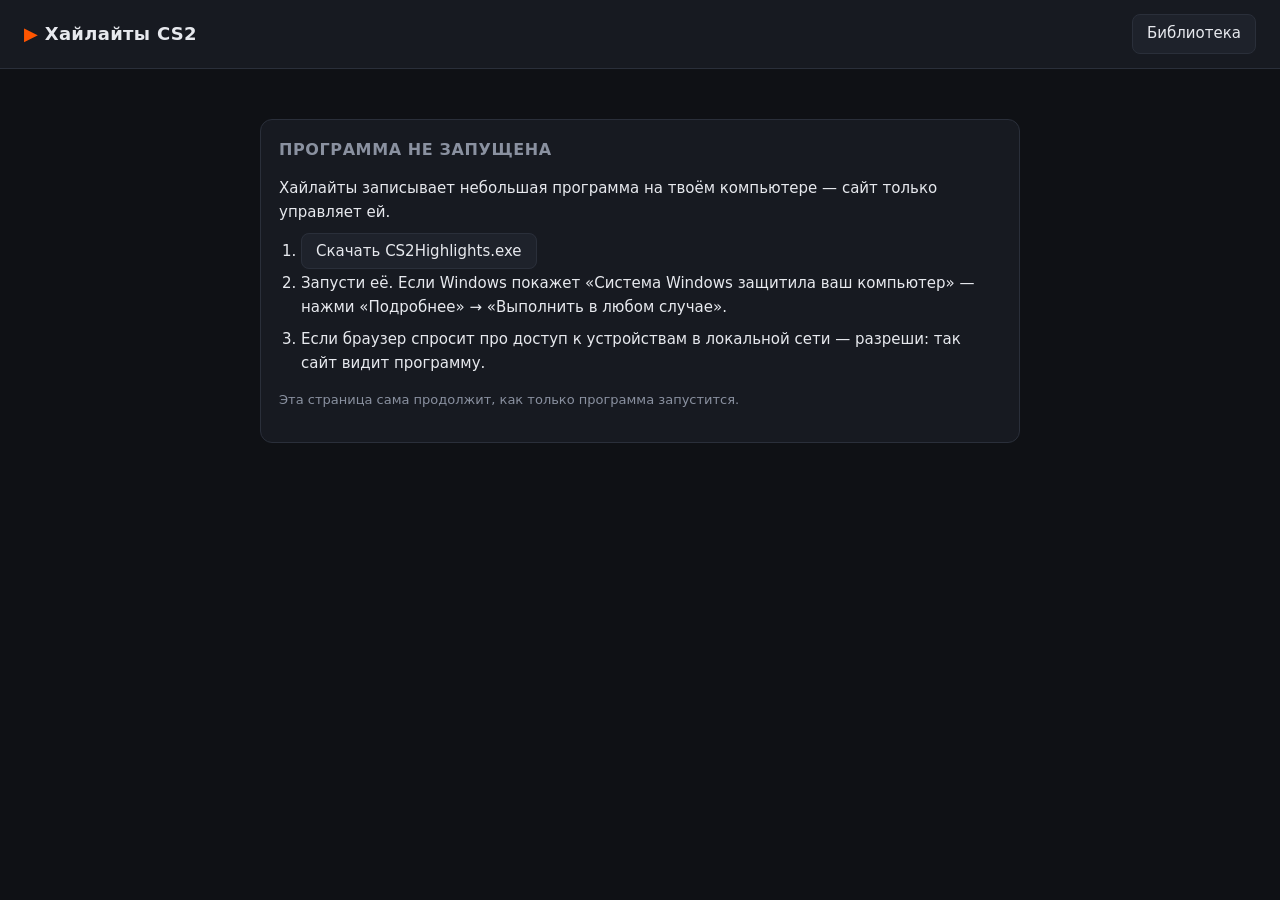
==== docs/index.html @ 6cb6e3fd "Add docs/index.html" ====
<!doctype html>
<html lang="ru">
<head>
<meta charset="utf-8">
<meta name="viewport" content="width=device-width, initial-scale=1">
<title>Хайлайты CS2</title>
<style>
:root{
  --bg:#0f1115;--panel:#171a21;--panel2:#1e222b;--line:#2a2f3a;--text:#e7e9ee;--muted:#8a91a0;
  --accent:#ff5500;--kill:#3ccf6e;--death:#ff4d5e;--cam:#f2b134;
}
*{box-sizing:border-box}
body{margin:0;background:var(--bg);color:var(--text);font:15px/1.45 system-ui,Segoe UI,Roboto,sans-serif}
a{color:inherit}
header{display:flex;align-items:center;gap:16px;padding:14px 24px;border-bottom:1px solid var(--line);background:var(--panel)}
header h1{font-size:18px;margin:0;letter-spacing:.3px}
header h1 span{color:var(--accent)}
header nav{margin-left:auto;display:flex;gap:8px}
main{max-width:1400px;margin:0 auto;padding:20px 24px 60px}
button,.btn{background:var(--panel2);color:var(--text);border:1px solid var(--line);border-radius:8px;padding:8px 14px;font:inherit;cursor:pointer;text-decoration:none}
button:hover,.btn:hover{border-color:#3b4250}
button.primary{background:var(--accent);border-color:var(--accent);color:#fff;font-weight:600}
button:disabled{opacity:.5;cursor:default}
input[type=text]{width:100%;background:var(--bg);color:var(--text);border:1px solid var(--line);border-radius:8px;padding:9px 12px;font:inherit}
h2{font-size:16px;margin:0 0 12px;color:var(--muted);font-weight:600;text-transform:uppercase;letter-spacing:.6px}
.panel{background:var(--panel);border:1px solid var(--line);border-radius:12px;padding:18px}
.grid{display:grid;grid-template-columns:repeat(auto-fill,minmax(260px,1fr));gap:14px}
.card{background:var(--panel);border:1px solid var(--line);border-radius:12px;padding:16px;cursor:pointer;transition:border-color .15s}
.card:hover{border-color:var(--accent)}
.card .map{font-size:13px;color:var(--muted);text-transform:uppercase;letter-spacing:.5px}
.card .who{font-size:19px;font-weight:700;margin:4px 0}
.card .meta{font-size:13px;color:var(--muted)}
.kd b.k{color:var(--kill)} .kd b.d{color:var(--death)}
.cols{display:grid;grid-template-columns:1fr 1fr;gap:16px;margin-bottom:28px}
.list{display:flex;flex-direction:column;gap:6px;max-height:320px;overflow:auto}
.row{display:flex;align-items:center;gap:10px;padding:8px 10px;border-radius:8px;background:var(--panel2);cursor:pointer;border:1px solid transparent}
.row:hover{border-color:var(--line)}
.row.sel{border-color:var(--accent)}
.row .grow{flex:1;min-width:0;overflow:hidden;text-overflow:ellipsis;white-space:nowrap}
.muted{color:var(--muted);font-size:13px}
.team2{border-left:3px solid #d8a13a}.team3{border-left:3px solid #5b8fd8}
.log{font:12px/1.5 Consolas,monospace;background:var(--bg);border-radius:8px;padding:10px;max-height:220px;overflow:auto;white-space:pre-wrap;margin-top:10px}
.bar{height:8px;background:var(--bg);border-radius:4px;overflow:hidden;margin-top:10px}
.bar i{display:block;height:100%;background:var(--accent);width:0;transition:width .3s}
.viewer{display:grid;grid-template-columns:minmax(0,1fr) 340px;gap:16px}
.player{background:#000;border-radius:12px;overflow:hidden;position:relative}
.player video{width:100%;display:block;aspect-ratio:16/9;background:#000}
.badge{position:absolute;top:14px;left:14px;padding:6px 12px;border-radius:6px;font-weight:700;font-size:14px;background:rgba(0,0,0,.65);pointer-events:none}
.badge.kill{color:var(--kill)}.badge.death{color:var(--death)}.badge.cam{color:#111;background:var(--cam)}
.controls{display:flex;flex-wrap:wrap;gap:8px;align-items:center;margin:12px 0}
.controls .seg{display:flex;border:1px solid var(--line);border-radius:8px;overflow:hidden}
.controls .seg button{border:0;border-radius:0}
.controls .seg button.on{background:var(--accent);color:#fff}
.timeline{display:flex;gap:3px;align-items:flex-end;margin:6px 0 18px;overflow-x:auto;padding-bottom:4px}
.rnd{flex:1 0 26px;display:flex;flex-direction:column;align-items:center;gap:3px;cursor:pointer;padding:4px 0;border-radius:6px}
.rnd:hover{background:var(--panel2)}
.rnd.cur{background:var(--panel2);outline:1px solid var(--accent)}
.rnd .n{font-size:11px;color:var(--muted)}
.dot{width:12px;height:12px;border-radius:50%}
.dot.kill{background:var(--kill)}.dot.death{background:var(--death)}
.rnd .empty{width:12px;height:12px;border-radius:50%;border:1px dashed var(--line)}
.clips{max-height:calc(100vh - 160px);overflow:auto;display:flex;flex-direction:column;gap:12px}
.rgroup h3{margin:0 0 6px;font-size:13px;color:var(--muted);font-weight:600}
.clip{display:flex;gap:10px;align-items:center;padding:8px 10px;border-radius:8px;background:var(--panel);border:1px solid var(--line);cursor:pointer;margin-bottom:5px}
.clip:hover{border-color:#3b4250}
.clip.cur{border-color:var(--accent)}
.clip .ic{width:28px;height:28px;border-radius:6px;display:grid;place-items:center;font-weight:800;font-size:13px;flex:none}
.clip.kill .ic{background:rgba(60,207,110,.15);color:var(--kill)}
.clip.death .ic{background:rgba(255,77,94,.15);color:var(--death)}
.clip .t{font-weight:600;font-size:14px}
.clip .s{font-size:12px;color:var(--muted)}
.tag{display:inline-block;font-size:11px;padding:1px 6px;border-radius:4px;background:var(--panel2);color:var(--muted);margin-left:4px}
.empty-state{color:var(--muted);padding:30px;text-align:center}
.hero{max-width:760px;margin:30px auto}
.hero p,.hero li{line-height:1.6}
.hero ol,.hero ul{padding-left:22px}
.hero li{margin:8px 0}
.hero code{background:var(--bg);padding:1px 6px;border-radius:4px;font-size:13px;word-break:break-all}
@media (max-width:900px){.cols,.viewer{grid-template-columns:1fr}.clips{max-height:none}main{padding:16px}}
</style>
</head>
<body>
<header>
  <h1><span>▶</span> Хайлайты CS2</h1>
  <nav><a class="btn" href="#/">Библиотека</a></nav>
</header>
<main id="app"></main>

<script>
const $ = (s, el = document) => el.querySelector(s);
const esc = s => String(s ?? "").replace(/[&<>"]/g, c => ({"&":"&amp;","<":"&lt;",">":"&gt;",'"':"&quot;"}[c]));
// On GitHub Pages the page talks to the helper program on this PC; locally it is the same origin.
const API = location.protocol === "https:" ? "http://127.0.0.1:8765" : "";
const RELEASES = "https://github.com/evgenstepanov998-afk/cs2-highlights/releases/latest";
const lib = p => `${API}/library/${p}`;
const api = async (url, body) => {
  const r = await fetch(API + url, body ? {method: "POST", headers: {"Content-Type": "application/json"}, body: JSON.stringify(body)} : {});
  const j = await r.json();
  if (!r.ok) throw new Error(j.error || r.statusText);
  return j;
};
const W = w => (w || "").replace(/^weapon_/, "").replace("usp_silencer", "USP-S").replace("m4a1_silencer", "M4A1-S").toUpperCase();
const mapName = m => (m || "").replace(/^de_/, "").replace(/^\w/, c => c.toUpperCase());
// "2026-11-04 10:38" -> "04.11.2026, 10:38"
const niceDate = s => { const m = (s || "").match(/^(\d{4})-(\d\d)-(\d\d) (\d\d:\d\d)/); return m ? `${m[3]}.${m[2]}.${m[1]}, ${m[4]}` : s; };

let pollTimer = null, bootTimer = null, ready = false;
window.addEventListener("hashchange", () => ready && route());
boot();
// keeps the helper alive while this tab is open; it quits ~2 min after the tab is closed
setInterval(() => { if (ready) fetch(API + "/api/ping").catch(() => { ready = false; boot(); }); }, 20000);

function route() {
  const m = location.hash.match(/^#\/d\/(.+)$/);
  if (m) showDemo(decodeURIComponent(m[1])); else showHome();
}

/* ---------- program not running / first-run setup ---------- */
async function boot() {
  clearTimeout(bootTimer);
  let st;
  try { await api("/api/ping"); st = await api("/api/setup"); }
  catch { showOffline(); bootTimer = setTimeout(boot, 3000); return; }
  if (!st.ready) { showSetup(st); if (st.running || st.accepted) bootTimer = setTimeout(boot, 1000); return; }
  ready = true;
  route();
}

function showOffline() {
  $("#app").innerHTML = `
    <section class="panel hero">
      <h2>Программа не запущена</h2>
      <p>Хайлайты записывает небольшая программа на твоём компьютере — сайт только управляет ей.</p>
      <ol>
        <li><a class="btn primary" href="${RELEASES}" target="_blank" rel="noopener">Скачать CS2Highlights.exe</a></li>
        <li>Запусти её. Если Windows покажет «Система Windows защитила ваш компьютер» — нажми «Подробнее» → «Выполнить в любом случае».</li>
        <li>Если браузер спросит про доступ к устройствам в локальной сети — разреши: так сайт видит программу.</li>
      </ol>
      <p class="muted">Эта страница сама продолжит, как только программа запустится.</p>
    </section>`;
}

function showSetup(st) {
  if (st.running || (st.accepted && !st.error)) {
    $("#app").innerHTML = `
      <section class="panel hero">
        <h2>Устанавливаю инструменты</h2>
        <p>${esc(st.step || "Начинаю…")}</p>
        <div class="bar"><i style="width:${Math.round((st.progress || 0) * 100)}%"></i></div>
        <p class="muted">Это нужно один раз. ~130 МБ.</p>
      </section>`;
    return;
  }
  $("#app").innerHTML = `
    <section class="panel hero">
      <h2>Перед началом</h2>
      ${st.error ? `<p style="color:var(--death)">${esc(st.error)}</p>` : ""}
      ${st.cs2_found ? "" : `<p style="color:var(--death)">Не нашёл CS2 в библиотеках Steam. Установи игру и перезапусти программу.</p>`}
      <p>Чтобы записывать хайлайты, программа:</p>
      <ul>
        <li>скачает <b>HLAE</b> (открытый инструмент записи демок, advancedfx.org) и <b>ffmpeg</b> (~130 МБ) в папку программы;</li>
        <li>на время записи запустит CS2 <b>в фоне</b> через HLAE в режиме <b>без VAC</b> (<code>-insecure</code>) — только для проигрывания демки, на сервера из неё не заходит;</li>
        <li>на время записи поставит в CS2 <b>минимальную графику</b> и вернёт твои настройки сразу после;</li>
        <li>спрячет окно CS2 и выключит её звук в микшере Windows, а в конце покажет уведомление;</li>
        <li>сохранит клипы в <code>${esc(st.data_dir)}</code>. Ничего никуда не загружается;</li>
        <li>сама выключится через 2 минуты после того, как закроешь этот сайт. В автозагрузку не ставится.</li>
      </ul>
      <p><b>Пока идёт запись — не запускай CS2 и не закрывай Steam.</b></p>
      <label style="display:flex;gap:8px;align-items:center;margin:14px 0"><input type="checkbox" id="agree"> Понимаю и согласен</label>
      <button class="primary" id="accept" disabled>Установить и начать</button>
    </section>`;
  $("#agree").onchange = e => $("#accept").disabled = !e.target.checked || !st.cs2_found;
  $("#accept").onclick = async () => { await api("/api/setup/accept", {}); boot(); };
}

/* ---------- library + new recording ---------- */
async function showHome() {
  const app = $("#app");
  app.innerHTML = `
    <div class="cols">
      <section class="panel">
        <h2>1. Демка</h2>
        <input type="text" id="path" placeholder="Путь к .dem или .dem.gz (можно вставить из проводника)">
        <div style="margin:10px 0 6px" class="muted">Найдено в replays и Загрузках:</div>
        <div class="list" id="demos"><div class="muted">Ищу…</div></div>
        <div style="margin-top:12px"><button id="analyze">Открыть демку</button></div>
      </section>
      <section class="panel">
        <h2>2. Игрок</h2>
        <div id="players" class="list"><div class="muted">Сначала выбери демку.</div></div>
        <div style="margin-top:12px;display:flex;gap:10px;align-items:center">
          <button class="primary" id="record" disabled>Записать хайлайты</button>
          <span class="muted" id="est"></span>
        </div>
        <div id="job"></div>
      </section>
    </div>
    <h2>Записанные демки</h2>
    <div class="grid" id="lib"></div>`;

  let chosen = null, demoPath = null;
  $("#analyze").onclick = analyze;
  $("#record").onclick = async () => {
    try { await api("/api/record", {path: demoPath, steamid: chosen}); pollJob(); }
    catch (e) { alert(e.message); }
  };

  api("/api/demos").then(list => {
    $("#demos").innerHTML = list.length ? list.map(d => `
      <div class="row" data-p="${esc(d.path)}" title="${esc(d.name)}">
        <span class="grow"><b>${esc(niceDate(d.modified))}</b> · ${esc(d.map ? mapName(d.map) : "карта ?")}</span>
        <span class="muted">${d.size_mb} МБ</span>
      </div>`).join("")
      : `<div class="muted">Ничего не нашёл — вставь путь вручную.</div>`;
    $("#demos").querySelectorAll(".row").forEach(r => r.onclick = () => { $("#path").value = r.dataset.p; analyze(); });
  });

  async function analyze() {
    const p = $("#path").value.trim().replace(/^"|"$/g, "");
    if (!p) return;
    $("#players").innerHTML = `<div class="muted">Читаю демку…</div>`;
    try {
      const info = await api("/api/analyze", {path: p});
      demoPath = info.path;
      $("#players").innerHTML = `<div class="muted">${esc(mapName(info.map))}, ${info.rounds} раундов</div>` + info.players.map(pl => `
        <div class="row team${pl.team}" data-s="${pl.steamid}" data-v="${pl.video_seconds}">
          <span class="grow"><b>${esc(pl.name)}</b></span>
          <span class="kd"><b class="k">${pl.kills}</b> / <b class="d">${pl.deaths}</b></span>
        </div>`).join("");
      $("#players").querySelectorAll(".row[data-s]").forEach(r => r.onclick = () => {
        $("#players").querySelectorAll(".row").forEach(x => x.classList.remove("sel"));
        r.classList.add("sel"); chosen = r.dataset.s;
        $("#record").disabled = false;
        $("#est").textContent = `≈ ${Math.round(r.dataset.v / 60 * 10) / 10} мин видео`;
      });
    } catch (e) { $("#players").innerHTML = `<div class="muted">Ошибка: ${esc(e.message)}</div>`; }
  }

  try {
    const items = await (await fetch(lib("index.json"), {cache: "no-store"})).json();
    $("#lib").innerHTML = items.map(d => `
      <div class="card" onclick="location.hash='#/d/${encodeURIComponent(d.key)}'">
        <div class="map">${esc(mapName(d.map))} · ${esc(d.recorded)}</div>
        <div class="who">${esc(d.player.name)}</div>
        <div class="meta kd"><b class="k">${d.player.kills}</b> убийств · <b class="d">${d.player.deaths}</b> смертей · ${d.clips} клипов</div>
        ${d.status === "recording" ? `<div class="meta" style="color:var(--accent)">● идёт запись — можно смотреть готовые</div>` : ""}
        <div class="meta">${esc(d.demo)}</div>
      </div>`).join("");
  } catch { $("#lib").innerHTML = `<div class="empty-state">Пока пусто — запиши первую демку.</div>`; }

  pollJob();
}

async function pollJob() {
  clearTimeout(pollTimer);
  const box = $("#job");
  if (!box) return;
  const j = await api("/api/job");
  if (!j.log.length && !j.running) return;
  const pct = j.total ? Math.round(j.done / j.total * 100) : 0;
  box.innerHTML = `<div class="bar"><i style="width:${j.running ? pct : 100}%"></i></div>
    <div class="muted" style="margin-top:6px">${j.running ? `Записываю: ${j.done} / ${j.total || "…"}` : j.error ? "Остановлено с ошибкой" : "Готово"}</div>
    <div class="log">${esc(j.log.join("\n"))}</div>
    ${j.result ? `<div style="margin-top:10px"><a class="btn" href="#/d/${encodeURIComponent(j.result)}">Смотреть клипы →</a></div>` : ""}`;
  const log = box.querySelector(".log"); log.scrollTop = log.scrollHeight;
  $("#record").disabled = j.running;
  if (j.running) pollTimer = setTimeout(pollJob, 1000);
}

/* ---------- demo viewer ---------- */
async function showDemo(key) {
  clearTimeout(pollTimer);
  const app = $("#app");
  let meta;
  try { meta = await (await fetch(lib(`${key}/meta.json`), {cache: "no-store"})).json(); }
  catch { app.innerHTML = `<div class="empty-state">Не нашёл эту запись.</div>`; return; }

  const me = meta.player;
  let clips = meta.clips.filter(c => c.file);
  let filter = "all", cur = null, stopAt = null, autoplay = true;

  app.innerHTML = `
    <div style="display:flex;align-items:baseline;gap:14px;flex-wrap:wrap;margin-bottom:10px">
      <div style="font-size:22px;font-weight:700">${esc(me.name)}</div>
      <div class="muted">${esc(mapName(meta.map))} · ${meta.rounds.length} раундов · ${esc(meta.recorded)} · <span id="status"></span></div>
      <div class="kd" style="margin-left:auto"><b class="k">${me.kills}</b> / <b class="d">${me.deaths}</b></div>
    </div>
    <div class="timeline" id="tl"></div>
    <div class="viewer">
      <div>
        <div class="player"><video id="v" controls playsinline></video><div class="badge" id="badge" hidden></div></div>
        <div class="controls">
          <div class="seg" id="flt">
            <button data-f="all" class="on">Всё</button><button data-f="kill">Убийства</button><button data-f="death">Смерти</button>
          </div>
          <button id="prev">⏮ Пред.</button><button id="next">След. ⏭</button>
          <a class="btn" id="dl" href="#">⬇ Скачать клип</a>
          <button id="folder" title="Открыть папку с клипами в проводнике">📁 Папка</button>
          <label class="muted" style="display:flex;gap:6px;align-items:center"><input type="checkbox" id="auto" checked> подряд</label>
          <span class="muted" id="info" style="margin-left:auto"></span>
        </div>
      </div>
      <div class="clips" id="clips"></div>
    </div>`;

  const v = $("#v"), badge = $("#badge");
  const visible = () => clips.filter(c => filter === "all" ? !c.inside_death : c.kind === filter);

  function title(c) {
    const e = c.events;
    if (c.kind === "kill") {
      const n = e.length;
      return (n > 1 ? `${n}K: ` : "") + e.map(x => esc(x.victim_name)).join(", ");
    }
    return `убил ${esc(e[0].attacker_name || "мир")}`;
  }
  function sub(c) {
    return c.events.map(x => W(x.weapon) + (x.headshot ? " · HS" : "") + (x.wallbang ? " · прострел" : "") + (x.thrusmoke ? " · через смок" : "") + (x.noscope ? " · noscope" : "")).join(" | ")
      + (c.kind === "death" && c.segments.length > 1 ? `<span class="tag">+ взгляд убийцы</span>` : "");
  }

  function renderTimeline() {
    $("#tl").innerHTML = meta.rounds.map(r => {
      const rc = clips.filter(c => c.round === r.number);
      const dots = rc.filter(c => c.kind === "kill").flatMap(c => c.events).map(() => `<span class="dot kill"></span>`).join("")
        + rc.filter(c => c.kind === "death").map(() => `<span class="dot death"></span>`).join("");
      return `<div class="rnd ${cur && cur.round === r.number ? "cur" : ""}" data-r="${r.number}" title="Раунд ${r.number}">${dots || `<span class="empty"></span>`}<span class="n">${r.number}</span></div>`;
    }).join("");
    $("#tl").querySelectorAll(".rnd").forEach(el => el.onclick = () => {
      const c = visible().find(c => c.round === +el.dataset.r) || clips.find(c => c.round === +el.dataset.r);
      if (c) play(c);
    });
  }

  function renderList() {
    const list = visible();
    const rounds = [...new Set(list.map(c => c.round))];
    $("#clips").innerHTML = rounds.length ? rounds.map(r => `
      <div class="rgroup"><h3>Раунд ${r}</h3>${list.filter(c => c.round === r).map(c => `
        <div class="clip ${c.kind} ${cur === c ? "cur" : ""}" data-id="${c.id}">
          <div class="ic">${c.kind === "kill" ? (c.events.length > 1 ? c.events.length + "K" : "K") : "✕"}</div>
          <div style="min-width:0"><div class="t">${title(c)}</div><div class="s">${sub(c)}</div></div>
        </div>`).join("")}</div>`).join("")
      : `<div class="empty-state">Нет клипов</div>`;
    $("#clips").querySelectorAll(".clip").forEach(el => el.onclick = () => play(clips.find(c => c.id === el.dataset.id)));
    const curEl = $("#clips .clip.cur");
    if (curEl) curEl.scrollIntoView({block: "nearest"});
  }

  function play(c) {
    cur = c;
    const src = lib(`${key}/${c.file}`);
    const start = c.offset || 0;
    stopAt = c.inside_death ? start + 4 : null;
    $("#dl").href = src + "?download=1";
    if (!v.src.endsWith(src)) { v.src = src; v.addEventListener("loadedmetadata", () => { v.currentTime = start; v.play(); }, {once: true}); }
    else { v.currentTime = start; v.play(); }
    $("#info").textContent = `Раунд ${c.round}`;
    renderTimeline(); renderList();
  }

  function step(d) {
    const list = visible();
    const i = list.indexOf(cur);
    const n = list[i + d];
    if (n) play(n);
  }

  v.addEventListener("timeupdate", () => {
    if (!cur) return;
    if (stopAt && v.currentTime >= stopAt) { stopAt = null; v.pause(); if (autoplay) step(1); return; }
    const offs = cur.part_offsets || [0];
    if (cur.kind === "death" && !cur.inside_death && offs.length > 1 && v.currentTime >= offs[1]) {
      badge.hidden = false; badge.className = "badge cam"; badge.textContent = `Взгляд убийцы: ${cur.segments[1].pov_name}`;
    } else {
      badge.hidden = false; badge.className = `badge ${cur.kind}`;
      badge.textContent = cur.kind === "kill" ? `Раунд ${cur.round} · убийство` : `Раунд ${cur.round} · смерть`;
    }
  });
  v.addEventListener("ended", () => { if (autoplay) step(1); });
  $("#folder").onclick = () => api("/api/open-folder", {key}).catch(e => alert(e.message));
  $("#prev").onclick = () => step(-1);
  $("#next").onclick = () => step(1);
  $("#auto").onchange = e => autoplay = e.target.checked;
  $("#flt").querySelectorAll("button").forEach(b => b.onclick = () => {
    filter = b.dataset.f;
    $("#flt").querySelectorAll("button").forEach(x => x.classList.toggle("on", x === b));
    renderList();
    const first = visible()[0]; if (first) play(first);
  });

  function renderStatus() {
    const all = meta.clips.filter(c => !c.inside_death).length;
    const ready = meta.clips.filter(c => c.file && !c.inside_death).length;
    $("#status").textContent = meta.status === "recording"
      ? `идёт запись: готово ${ready} из ${all} клипов…`
      : `записано за ${Math.round(meta.took_seconds / 6) / 10} мин`;
  }

  // While recording, new clips appear every few seconds — merge them in without touching playback.
  async function refresh() {
    if (location.hash !== `#/d/${encodeURIComponent(key)}` && location.hash !== `#/d/${key}`) return;
    try { meta = await (await fetch(lib(`${key}/meta.json`), {cache: "no-store"})).json(); } catch { }
    const curId = cur && cur.id;
    clips = meta.clips.filter(c => c.file);
    cur = clips.find(c => c.id === curId) || cur;
    renderStatus(); renderTimeline(); renderList();
    if (!cur && visible()[0]) { cur = visible()[0]; v.src = lib(`${key}/${cur.file}`); $("#dl").href = v.src + "?download=1"; renderList(); }
    if (meta.status === "recording") pollTimer = setTimeout(refresh, 3000);
  }

  renderStatus(); renderTimeline(); renderList();
  if (visible()[0]) { cur = visible()[0]; v.src = lib(`${key}/${cur.file}`); $("#dl").href = v.src + "?download=1"; renderList(); renderTimeline(); }
  if (meta.status === "recording") pollTimer = setTimeout(refresh, 3000);
}
</script>
</body>
</html>
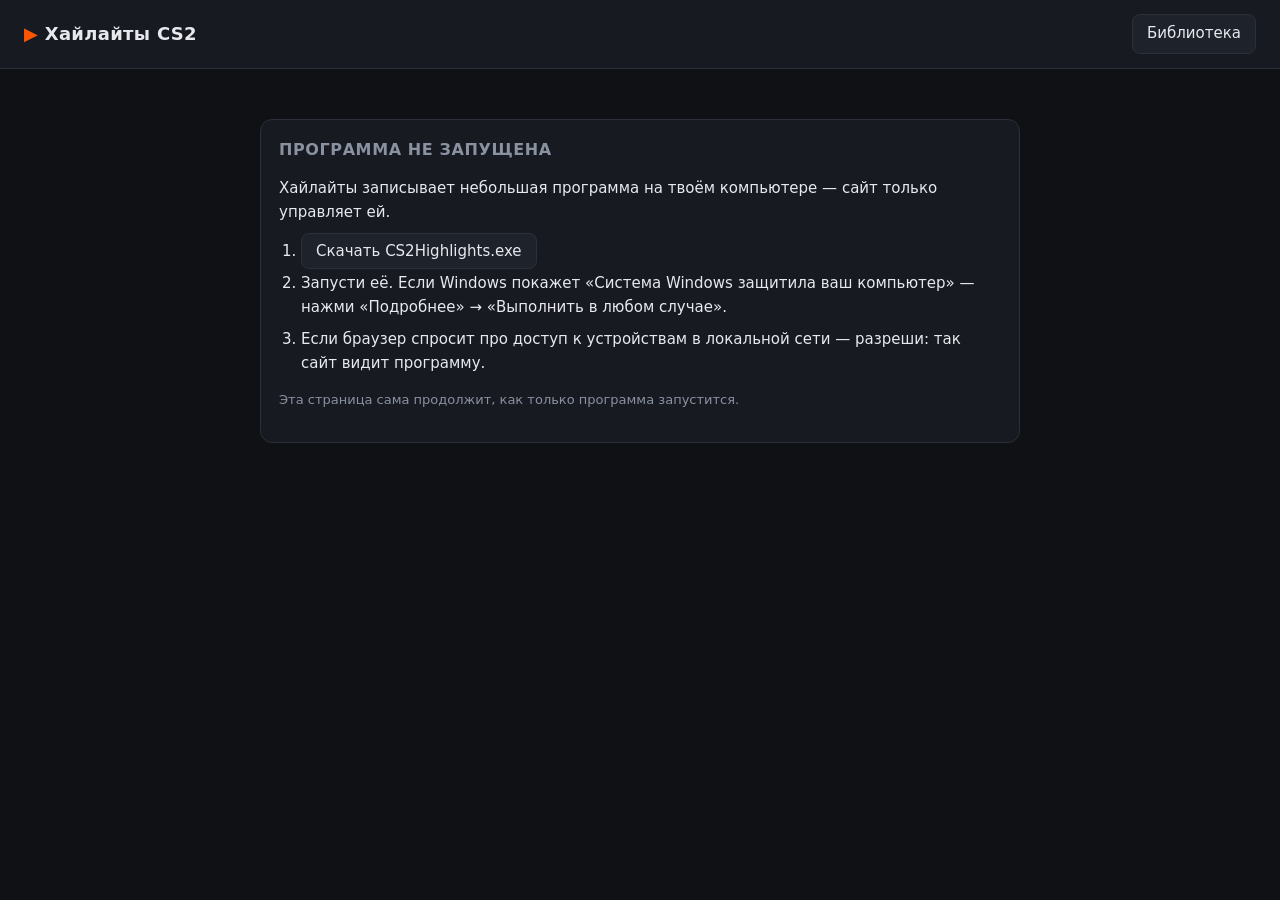
==== commit bc719833: "Site: restart setup when tools are missing after terms were accepted" ====
--- a/docs/index.html
+++ b/docs/index.html
@@ -121,7 +121,13 @@
   let st;
   try { await api("/api/ping"); st = await api("/api/setup"); }
   catch { showOffline(); bootTimer = setTimeout(boot, 3000); return; }
-  if (!st.ready) { showSetup(st); if (st.running || st.accepted) bootTimer = setTimeout(boot, 1000); return; }
+  if (!st.ready) {
+    // terms were accepted earlier but tools are gone (deleted, other PC user…) — just install again
+    if (st.accepted && !st.running && !st.error) { try { st = await api("/api/setup/accept", {}); } catch { } }
+    showSetup(st);
+    if (st.running || st.accepted) bootTimer = setTimeout(boot, 1000);
+    return;
+  }
   ready = true;
   route();
 }
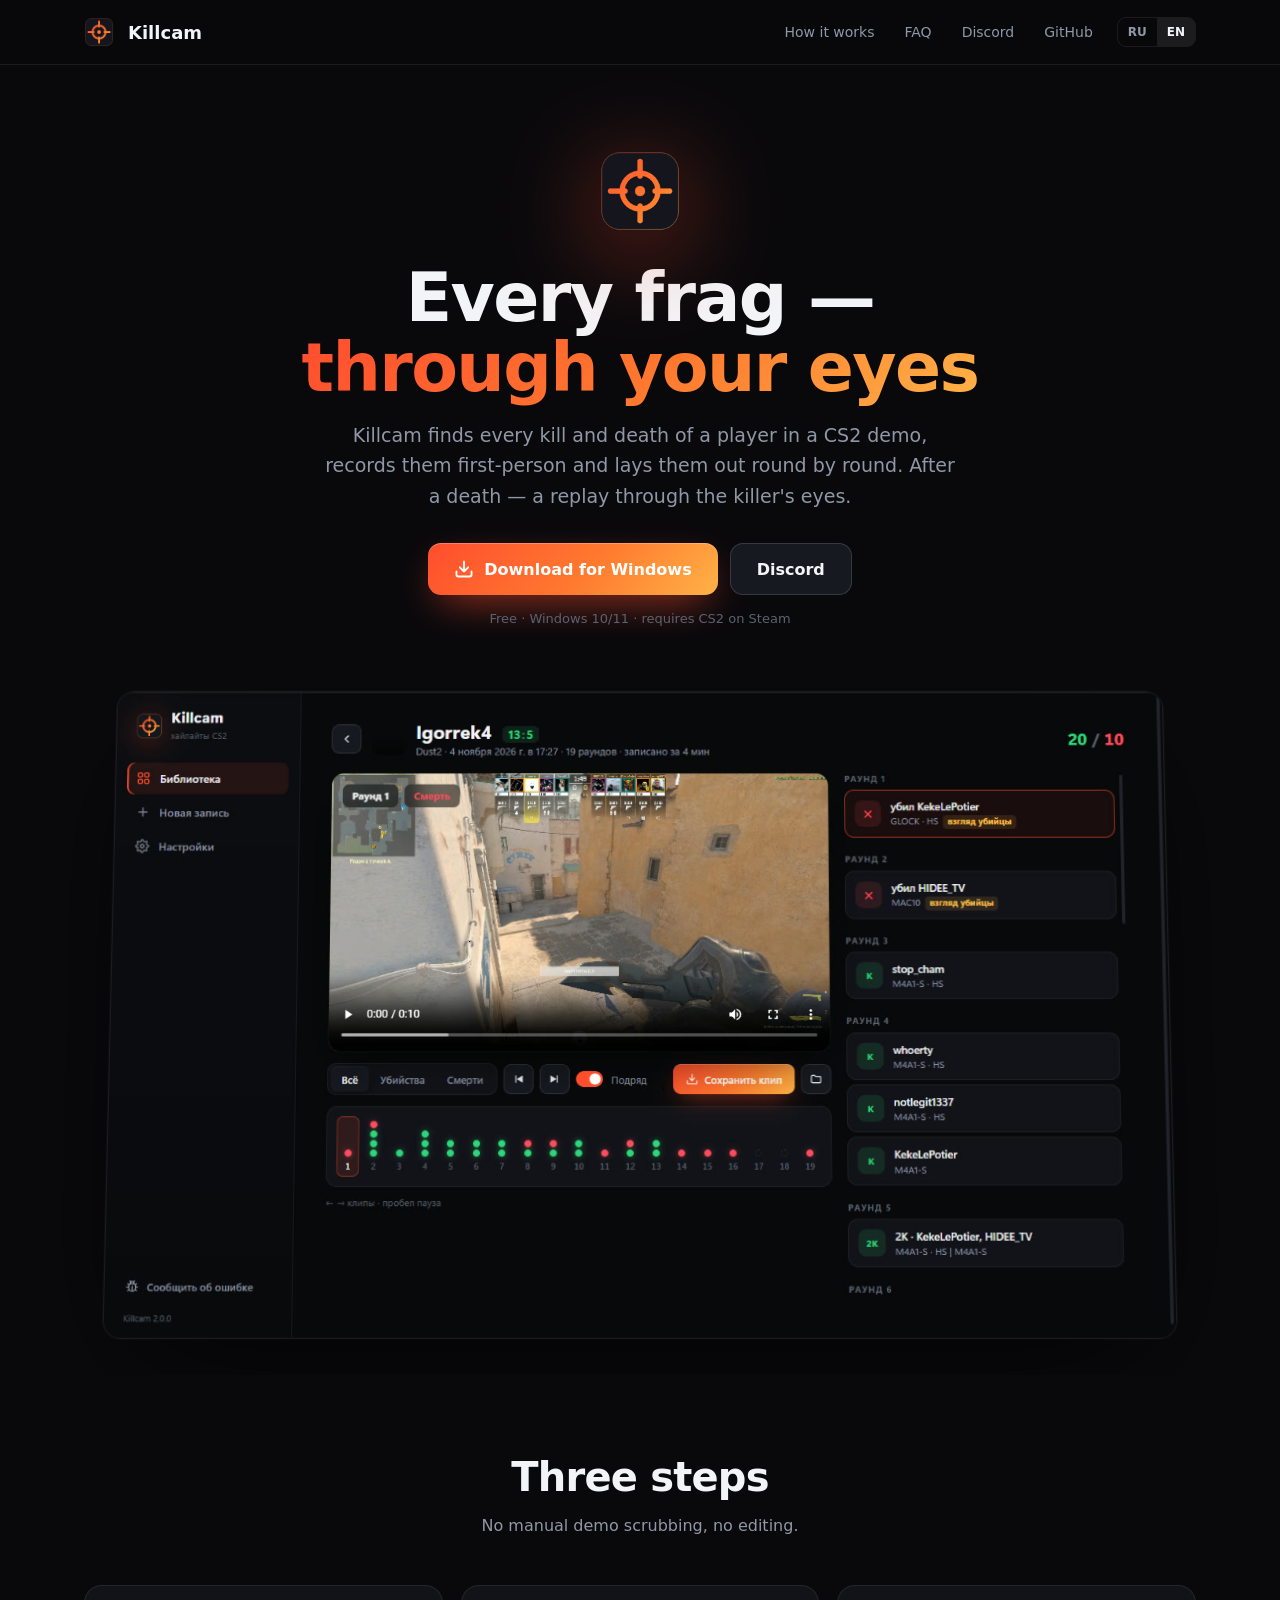
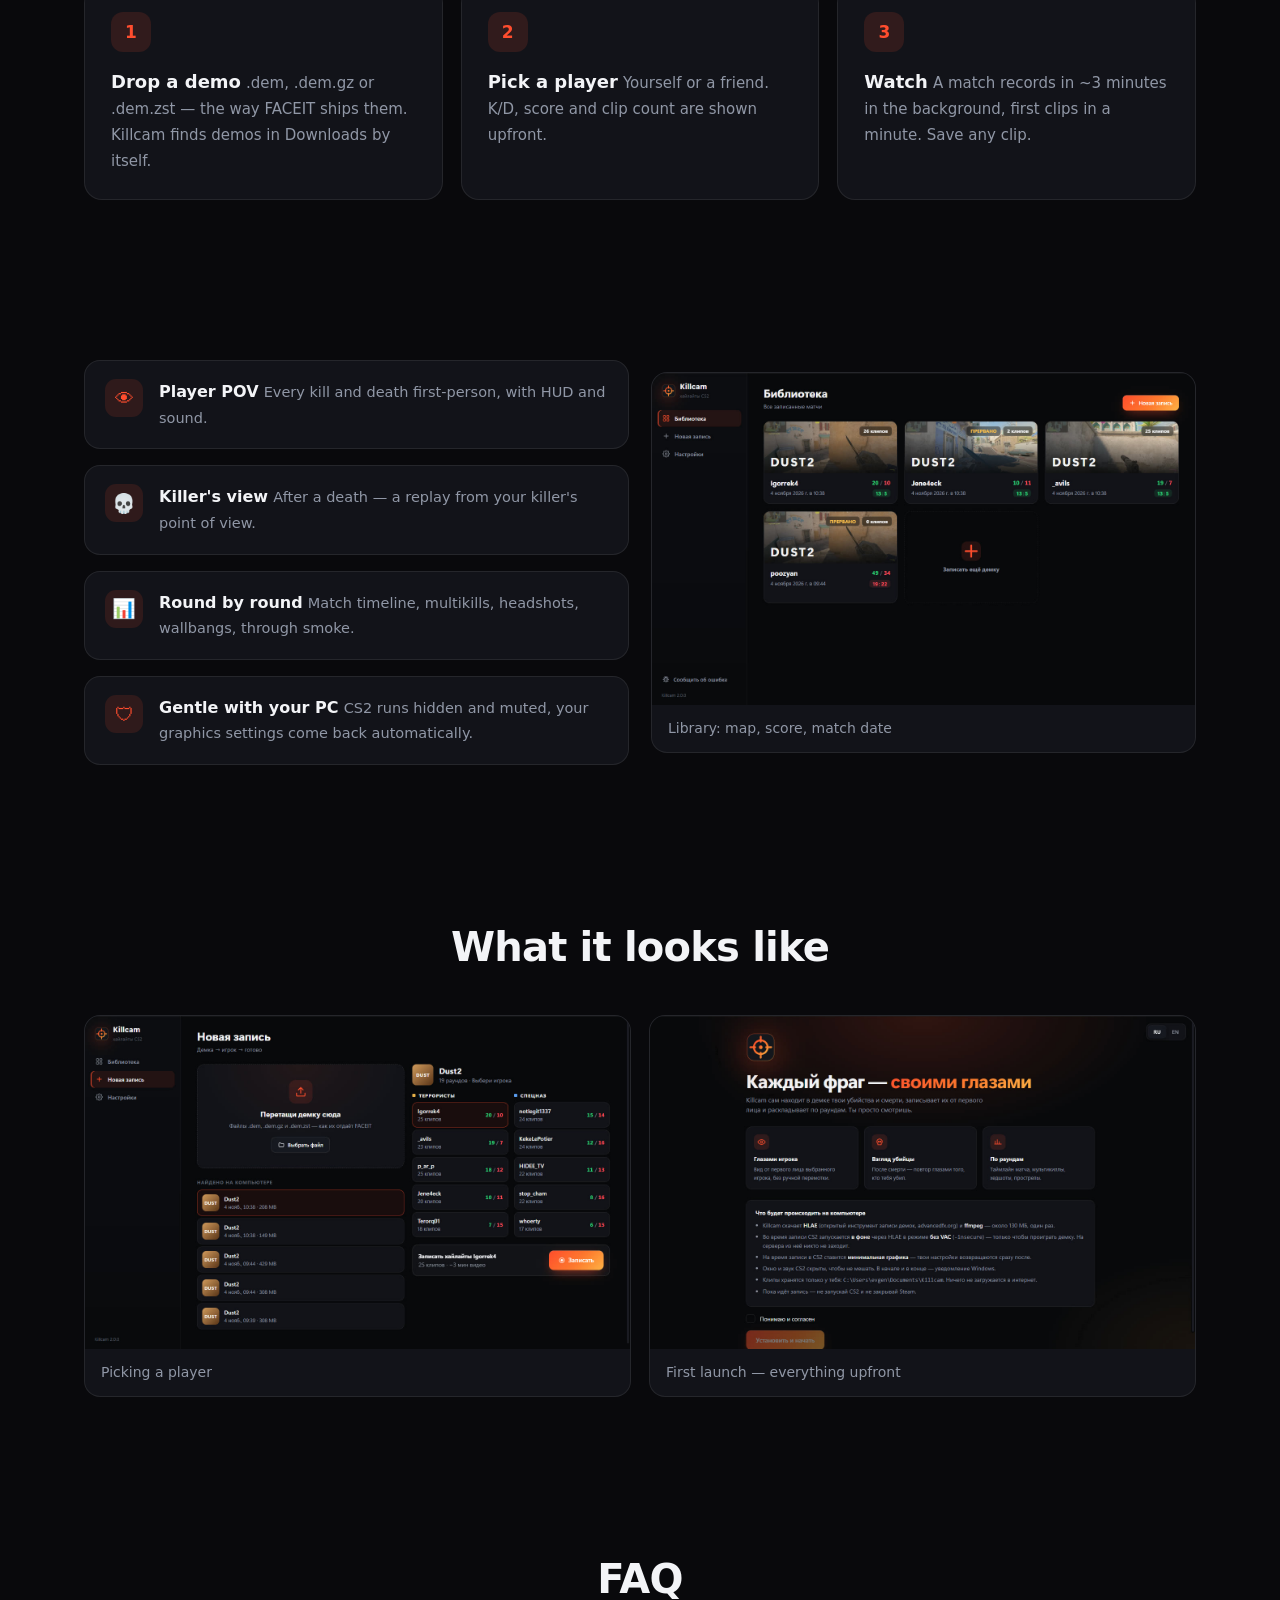
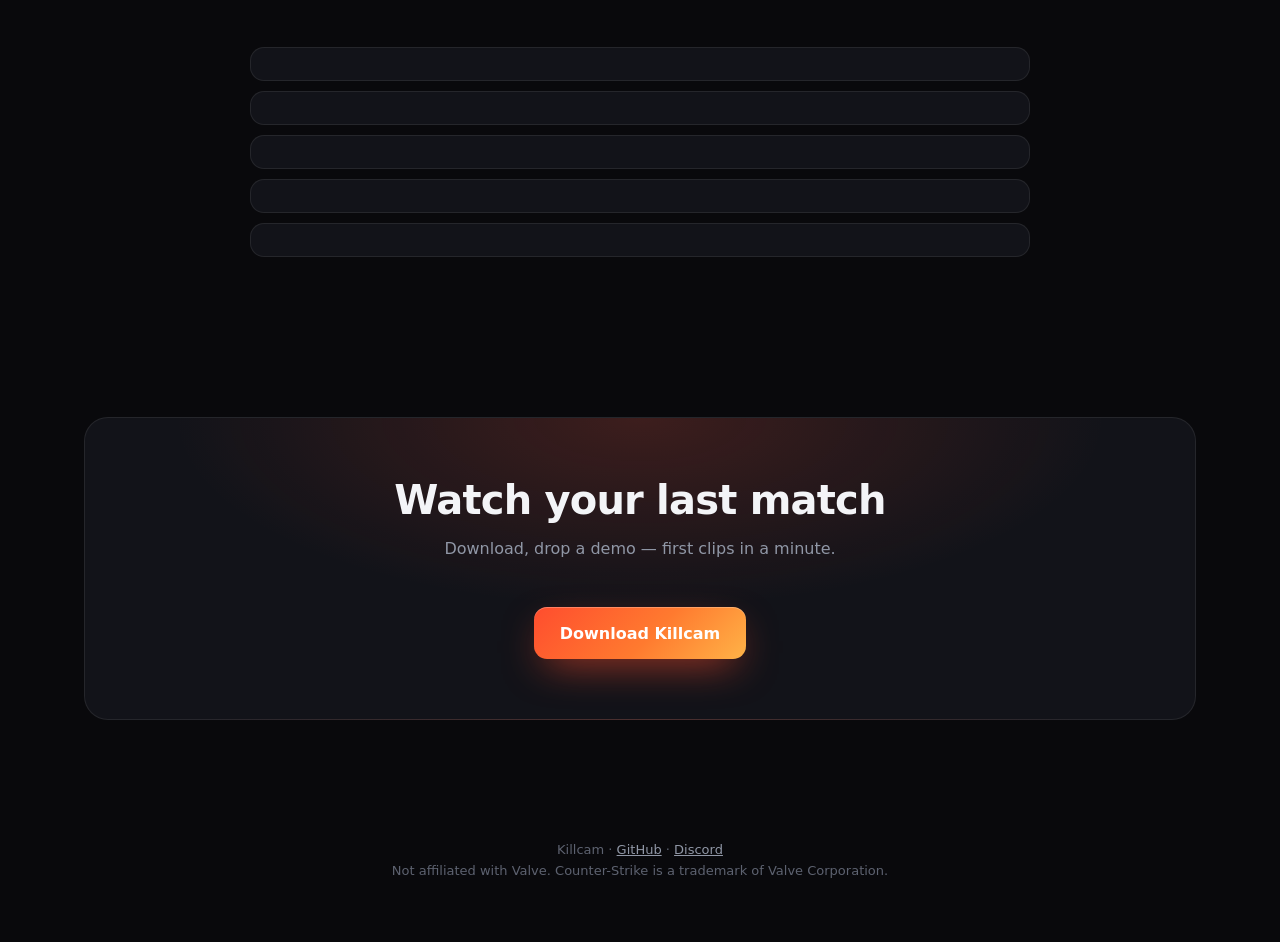
==== commit 40221c39: "Killcam 2.0: desktop app, map pictures, score & match date, bug reports, auto-updates" ====
--- a/docs/index.html
+++ b/docs/index.html
@@ -3,422 +3,197 @@
 <head>
 <meta charset="utf-8">
 <meta name="viewport" content="width=device-width, initial-scale=1">
-<title>Хайлайты CS2</title>
+<title>Killcam — хайлайты из демок CS2</title>
+<meta name="description" content="Killcam сам находит в демке CS2 убийства и смерти игрока, записывает их от первого лица и раскладывает по раундам.">
+<meta property="og:title" content="Killcam — хайлайты из демок CS2">
+<meta property="og:description" content="Каждый фраг — своими глазами. Демка → игрок → готово.">
+<meta property="og:image" content="img/viewer.jpg">
+<link rel="icon" href="img/logo.png">
 <style>
-:root{
-  --bg:#0f1115;--panel:#171a21;--panel2:#1e222b;--line:#2a2f3a;--text:#e7e9ee;--muted:#8a91a0;
-  --accent:#ff5500;--kill:#3ccf6e;--death:#ff4d5e;--cam:#f2b134;
-}
+:root{--bg:#09090c;--surface:#121319;--line:rgba(255,255,255,.08);--text:#f3f4f7;--muted:#9097a6;--dim:#5d6270;
+  --accent:#ff4d2e;--grad:linear-gradient(135deg,#ff4d2e 0%,#ff7a2f 55%,#ffb347 100%);--kill:#2fd67b;
+  --font:"Inter","Segoe UI Variable Text","Segoe UI",system-ui,sans-serif;--display:"Segoe UI Variable Display","Inter","Segoe UI",system-ui,sans-serif}
 *{box-sizing:border-box}
-body{margin:0;background:var(--bg);color:var(--text);font:15px/1.45 system-ui,Segoe UI,Roboto,sans-serif}
+html{scroll-behavior:smooth}
+body{margin:0;background:var(--bg);color:var(--text);font:16px/1.6 var(--font);-webkit-font-smoothing:antialiased}
 a{color:inherit}
-header{display:flex;align-items:center;gap:16px;padding:14px 24px;border-bottom:1px solid var(--line);background:var(--panel)}
-header h1{font-size:18px;margin:0;letter-spacing:.3px}
-header h1 span{color:var(--accent)}
-header nav{margin-left:auto;display:flex;gap:8px}
-main{max-width:1400px;margin:0 auto;padding:20px 24px 60px}
-button,.btn{background:var(--panel2);color:var(--text);border:1px solid var(--line);border-radius:8px;padding:8px 14px;font:inherit;cursor:pointer;text-decoration:none}
-button:hover,.btn:hover{border-color:#3b4250}
-button.primary{background:var(--accent);border-color:var(--accent);color:#fff;font-weight:600}
-button:disabled{opacity:.5;cursor:default}
-input[type=text]{width:100%;background:var(--bg);color:var(--text);border:1px solid var(--line);border-radius:8px;padding:9px 12px;font:inherit}
-h2{font-size:16px;margin:0 0 12px;color:var(--muted);font-weight:600;text-transform:uppercase;letter-spacing:.6px}
-.panel{background:var(--panel);border:1px solid var(--line);border-radius:12px;padding:18px}
-.grid{display:grid;grid-template-columns:repeat(auto-fill,minmax(260px,1fr));gap:14px}
-.card{background:var(--panel);border:1px solid var(--line);border-radius:12px;padding:16px;cursor:pointer;transition:border-color .15s}
-.card:hover{border-color:var(--accent)}
-.card .map{font-size:13px;color:var(--muted);text-transform:uppercase;letter-spacing:.5px}
-.card .who{font-size:19px;font-weight:700;margin:4px 0}
-.card .meta{font-size:13px;color:var(--muted)}
-.kd b.k{color:var(--kill)} .kd b.d{color:var(--death)}
-.cols{display:grid;grid-template-columns:1fr 1fr;gap:16px;margin-bottom:28px}
-.list{display:flex;flex-direction:column;gap:6px;max-height:320px;overflow:auto}
-.row{display:flex;align-items:center;gap:10px;padding:8px 10px;border-radius:8px;background:var(--panel2);cursor:pointer;border:1px solid transparent}
-.row:hover{border-color:var(--line)}
-.row.sel{border-color:var(--accent)}
-.row .grow{flex:1;min-width:0;overflow:hidden;text-overflow:ellipsis;white-space:nowrap}
-.muted{color:var(--muted);font-size:13px}
-.team2{border-left:3px solid #d8a13a}.team3{border-left:3px solid #5b8fd8}
-.log{font:12px/1.5 Consolas,monospace;background:var(--bg);border-radius:8px;padding:10px;max-height:220px;overflow:auto;white-space:pre-wrap;margin-top:10px}
-.bar{height:8px;background:var(--bg);border-radius:4px;overflow:hidden;margin-top:10px}
-.bar i{display:block;height:100%;background:var(--accent);width:0;transition:width .3s}
-.viewer{display:grid;grid-template-columns:minmax(0,1fr) 340px;gap:16px}
-.player{background:#000;border-radius:12px;overflow:hidden;position:relative}
-.player video{width:100%;display:block;aspect-ratio:16/9;background:#000}
-.badge{position:absolute;top:14px;left:14px;padding:6px 12px;border-radius:6px;font-weight:700;font-size:14px;background:rgba(0,0,0,.65);pointer-events:none}
-.badge.kill{color:var(--kill)}.badge.death{color:var(--death)}.badge.cam{color:#111;background:var(--cam)}
-.controls{display:flex;flex-wrap:wrap;gap:8px;align-items:center;margin:12px 0}
-.controls .seg{display:flex;border:1px solid var(--line);border-radius:8px;overflow:hidden}
-.controls .seg button{border:0;border-radius:0}
-.controls .seg button.on{background:var(--accent);color:#fff}
-.timeline{display:flex;gap:3px;align-items:flex-end;margin:6px 0 18px;overflow-x:auto;padding-bottom:4px}
-.rnd{flex:1 0 26px;display:flex;flex-direction:column;align-items:center;gap:3px;cursor:pointer;padding:4px 0;border-radius:6px}
-.rnd:hover{background:var(--panel2)}
-.rnd.cur{background:var(--panel2);outline:1px solid var(--accent)}
-.rnd .n{font-size:11px;color:var(--muted)}
-.dot{width:12px;height:12px;border-radius:50%}
-.dot.kill{background:var(--kill)}.dot.death{background:var(--death)}
-.rnd .empty{width:12px;height:12px;border-radius:50%;border:1px dashed var(--line)}
-.clips{max-height:calc(100vh - 160px);overflow:auto;display:flex;flex-direction:column;gap:12px}
-.rgroup h3{margin:0 0 6px;font-size:13px;color:var(--muted);font-weight:600}
-.clip{display:flex;gap:10px;align-items:center;padding:8px 10px;border-radius:8px;background:var(--panel);border:1px solid var(--line);cursor:pointer;margin-bottom:5px}
-.clip:hover{border-color:#3b4250}
-.clip.cur{border-color:var(--accent)}
-.clip .ic{width:28px;height:28px;border-radius:6px;display:grid;place-items:center;font-weight:800;font-size:13px;flex:none}
-.clip.kill .ic{background:rgba(60,207,110,.15);color:var(--kill)}
-.clip.death .ic{background:rgba(255,77,94,.15);color:var(--death)}
-.clip .t{font-weight:600;font-size:14px}
-.clip .s{font-size:12px;color:var(--muted)}
-.tag{display:inline-block;font-size:11px;padding:1px 6px;border-radius:4px;background:var(--panel2);color:var(--muted);margin-left:4px}
-.empty-state{color:var(--muted);padding:30px;text-align:center}
-.hero{max-width:760px;margin:30px auto}
-.hero p,.hero li{line-height:1.6}
-.hero ol,.hero ul{padding-left:22px}
-.hero li{margin:8px 0}
-.hero code{background:var(--bg);padding:1px 6px;border-radius:4px;font-size:13px;word-break:break-all}
-@media (max-width:900px){.cols,.viewer{grid-template-columns:1fr}.clips{max-height:none}main{padding:16px}}
+.wrap{max-width:1160px;margin:0 auto;padding:0 24px}
+nav{position:sticky;top:0;z-index:10;backdrop-filter:blur(14px);background:rgba(9,9,12,.72);border-bottom:1px solid var(--line)}
+nav .wrap{display:flex;align-items:center;gap:14px;height:64px}
+nav img{width:30px;height:30px}
+nav b{font:700 18px var(--display)}
+nav .links{margin-left:auto;display:flex;gap:6px;align-items:center}
+nav .links a{color:var(--muted);text-decoration:none;font-size:14px;font-weight:500;padding:8px 12px;border-radius:9px}
+nav .links a:hover{color:var(--text);background:rgba(255,255,255,.05)}
+.lang{display:inline-flex;border:1px solid var(--line);border-radius:9px;overflow:hidden;margin-left:6px}
+.lang button{border:0;background:none;color:var(--muted);font:600 12px var(--font);padding:7px 10px;cursor:pointer}
+.lang button.on{background:rgba(255,255,255,.08);color:var(--text)}
+.btn{display:inline-flex;align-items:center;gap:10px;height:52px;padding:0 26px;border-radius:13px;font:700 16px var(--font);
+  text-decoration:none;border:1px solid rgba(255,255,255,.14);background:#171921;color:var(--text);transition:.15s}
+.btn:hover{transform:translateY(-1px);background:#1d2029}
+.btn.primary{background:var(--grad);border:0;color:#fff;box-shadow:0 14px 40px -12px rgba(255,77,46,.75),inset 0 1px 0 rgba(255,255,255,.25)}
+.btn svg{width:20px;height:20px}
+.hero{position:relative;padding:84px 0 40px;text-align:center;overflow:hidden}
+.hero::before{content:"";position:absolute;inset:-20% -10% auto;height:520px;background:radial-gradient(50% 60% at 50% 0%,rgba(255,77,46,.22),transparent 70%);pointer-events:none}
+.hero img.logo{width:84px;height:84px;filter:drop-shadow(0 18px 50px rgba(255,77,46,.55))}
+.hero h1{font:800 clamp(38px,6vw,68px)/1.04 var(--display);letter-spacing:-1.6px;margin:22px 0 16px}
+.hero h1 span{background:var(--grad);-webkit-background-clip:text;background-clip:text;color:transparent}
+.hero p{color:var(--muted);font-size:clamp(16px,2vw,19px);max-width:640px;margin:0 auto 32px}
+.cta{display:flex;gap:12px;justify-content:center;flex-wrap:wrap}
+.meta{color:var(--dim);font-size:13px;margin-top:14px}
+.shot{position:relative;margin:56px auto 0;max-width:1060px;border-radius:18px;overflow:hidden;border:1px solid var(--line);
+  box-shadow:0 40px 120px -30px rgba(0,0,0,.9),0 0 0 1px rgba(255,255,255,.03);transform:perspective(1600px) rotateX(4deg)}
+.shot img{display:block;width:100%}
+section{padding:80px 0}
+h2{font:800 clamp(28px,4vw,40px)/1.1 var(--display);letter-spacing:-.8px;margin:0 0 14px;text-align:center}
+.sub{color:var(--muted);text-align:center;max-width:620px;margin:0 auto 46px}
+.steps{display:grid;grid-template-columns:repeat(3,1fr);gap:18px}
+.step{background:var(--surface);border:1px solid var(--line);border-radius:18px;padding:26px}
+.step .n{width:40px;height:40px;border-radius:12px;display:grid;place-items:center;font:800 17px var(--display);background:rgba(255,77,46,.13);color:var(--accent);margin-bottom:16px}
+.step b{display:block;font-size:18px;margin-bottom:6px}
+.step span{color:var(--muted);font-size:15px}
+.features{display:grid;grid-template-columns:repeat(2,1fr);gap:22px;align-items:center}
+.feature-list{display:flex;flex-direction:column;gap:16px}
+.f{display:flex;gap:16px;padding:18px 20px;border-radius:16px;background:var(--surface);border:1px solid var(--line)}
+.f i{flex:none;width:38px;height:38px;border-radius:11px;display:grid;place-items:center;background:rgba(255,77,46,.12);color:var(--accent);font-style:normal;font-size:19px}
+.f b{display:block}
+.f span{color:var(--muted);font-size:14.5px}
+.gallery{display:grid;grid-template-columns:repeat(2,1fr);gap:18px}
+.gallery figure{margin:0;border-radius:16px;overflow:hidden;border:1px solid var(--line);background:var(--surface)}
+.gallery img{display:block;width:100%}
+.gallery figcaption{padding:12px 16px;color:var(--muted);font-size:14px}
+.faq{max-width:780px;margin:0 auto;display:flex;flex-direction:column;gap:10px}
+details{background:var(--surface);border:1px solid var(--line);border-radius:14px;padding:16px 20px}
+summary{cursor:pointer;font-weight:600;list-style:none}
+summary::after{content:"+";float:right;color:var(--muted);font-weight:400}
+details[open] summary::after{content:"–"}
+details p{color:var(--muted);margin:10px 0 0}
+.final{text-align:center;border-radius:24px;padding:60px 24px;background:radial-gradient(60% 90% at 50% 0%,rgba(255,77,46,.18),transparent 70%),var(--surface);border:1px solid var(--line)}
+footer{color:var(--dim);font-size:13px;text-align:center;padding:40px 0 60px}
+footer a{color:var(--muted)}
+[data-en]{display:none}
+html[lang=en] [data-ru]{display:none}
+html[lang=en] [data-en]{display:revert}
+@media(max-width:860px){.steps,.features,.gallery{grid-template-columns:1fr}.shot{transform:none}nav .links a.hide-m{display:none}}
 </style>
 </head>
 <body>
-<header>
-  <h1><span>▶</span> Хайлайты CS2</h1>
-  <nav><a class="btn" href="#/">Библиотека</a></nav>
-</header>
-<main id="app"></main>
+<nav><div class="wrap">
+  <img src="img/logo.png" alt=""><b>Killcam</b>
+  <div class="links">
+    <a href="#how" class="hide-m"><span data-ru>Как работает</span><span data-en>How it works</span></a>
+    <a href="#faq" class="hide-m">FAQ</a>
+    <a href="https://discord.gg/SJjt7sdMVn" target="_blank" rel="noopener">Discord</a>
+    <a href="https://github.com/evgenstepanov998-afk/killcam" target="_blank" rel="noopener">GitHub</a>
+    <div class="lang"><button data-l="ru" class="on">RU</button><button data-l="en">EN</button></div>
+  </div>
+</div></nav>
+
+<header class="hero"><div class="wrap">
+  <img class="logo" src="img/logo.png" alt="Killcam">
+  <h1 data-ru>Каждый фраг —<br><span>своими глазами</span></h1>
+  <h1 data-en>Every frag —<br><span>through your eyes</span></h1>
+  <p data-ru>Killcam сам находит в демке CS2 все убийства и смерти игрока, записывает их от первого лица и раскладывает по раундам. После смерти — повтор глазами убийцы.</p>
+  <p data-en>Killcam finds every kill and death of a player in a CS2 demo, records them first-person and lays them out round by round. After a death — a replay through the killer's eyes.</p>
+  <div class="cta">
+    <a class="btn primary" href="https://github.com/evgenstepanov998-afk/killcam/releases/latest/download/KillcamSetup.exe">
+      <svg viewBox="0 0 24 24" fill="none" stroke="currentColor" stroke-width="2.2" stroke-linecap="round" stroke-linejoin="round"><path d="M21 15v4a2 2 0 0 1-2 2H5a2 2 0 0 1-2-2v-4M7 10l5 5 5-5M12 15V3"/></svg>
+      <span data-ru>Скачать для Windows</span><span data-en>Download for Windows</span></a>
+    <a class="btn" href="https://discord.gg/SJjt7sdMVn" target="_blank" rel="noopener">Discord</a>
+  </div>
+  <div class="meta"><span data-ru>Бесплатно · Windows 10/11 · нужна CS2 в Steam</span><span data-en>Free · Windows 10/11 · requires CS2 on Steam</span></div>
+  <div class="shot"><img src="img/viewer.jpg" alt="Killcam"></div>
+</div></header>
+
+<section id="how"><div class="wrap">
+  <h2 data-ru>Три шага</h2><h2 data-en>Three steps</h2>
+  <p class="sub" data-ru>Без перемотки демки руками и без монтажа.</p>
+  <p class="sub" data-en>No manual demo scrubbing, no editing.</p>
+  <div class="steps">
+    <div class="step"><div class="n">1</div><b data-ru>Перетащи демку</b><b data-en>Drop a demo</b>
+      <span data-ru>.dem, .dem.gz или .dem.zst — как отдаёт FACEIT. Killcam сам находит демки в «Загрузках».</span>
+      <span data-en>.dem, .dem.gz or .dem.zst — the way FACEIT ships them. Killcam finds demos in Downloads by itself.</span></div>
+    <div class="step"><div class="n">2</div><b data-ru>Выбери игрока</b><b data-en>Pick a player</b>
+      <span data-ru>Себя или друга. Сразу видно K/D, счёт и сколько будет клипов.</span>
+      <span data-en>Yourself or a friend. K/D, score and clip count are shown upfront.</span></div>
+    <div class="step"><div class="n">3</div><b data-ru>Смотри</b><b data-en>Watch</b>
+      <span data-ru>Матч пишется ~3 минуты в фоне, первые клипы — через минуту. Любой клип можно сохранить.</span>
+      <span data-en>A match records in ~3 minutes in the background, first clips in a minute. Save any clip.</span></div>
+  </div>
+</div></section>
+
+<section><div class="wrap features">
+  <div class="feature-list">
+    <div class="f"><i>👁</i><div><b data-ru>Глазами игрока</b><b data-en>Player POV</b>
+      <span data-ru>Каждое убийство и смерть — от первого лица, с HUD и звуком.</span><span data-en>Every kill and death first-person, with HUD and sound.</span></div></div>
+    <div class="f"><i>💀</i><div><b data-ru>Взгляд убийцы</b><b data-en>Killer's view</b>
+      <span data-ru>После смерти — повтор с точки зрения того, кто тебя убил.</span><span data-en>After a death — a replay from your killer's point of view.</span></div></div>
+    <div class="f"><i>📊</i><div><b data-ru>По раундам</b><b data-en>Round by round</b>
+      <span data-ru>Таймлайн матча, мультикиллы, хедшоты, прострелы, через смок.</span><span data-en>Match timeline, multikills, headshots, wallbangs, through smoke.</span></div></div>
+    <div class="f"><i>🛡</i><div><b data-ru>Аккуратно с ПК</b><b data-en>Gentle with your PC</b>
+      <span data-ru>CS2 работает в фоне без окна и звука, графика возвращается сама.</span><span data-en>CS2 runs hidden and muted, your graphics settings come back automatically.</span></div></div>
+  </div>
+  <div class="gallery" style="grid-template-columns:1fr">
+    <figure><img src="img/library.jpg" alt=""><figcaption data-ru>Библиотека: карта, счёт, дата матча</figcaption><figcaption data-en>Library: map, score, match date</figcaption></figure>
+  </div>
+</div></section>
+
+<section><div class="wrap">
+  <h2 data-ru>Как это выглядит</h2><h2 data-en>What it looks like</h2>
+  <p class="sub"></p>
+  <div class="gallery">
+    <figure><img src="img/new.jpg" alt=""><figcaption data-ru>Выбор игрока</figcaption><figcaption data-en>Picking a player</figcaption></figure>
+    <figure><img src="img/welcome.jpg" alt=""><figcaption data-ru>Первый запуск — всё честно</figcaption><figcaption data-en>First launch — everything upfront</figcaption></figure>
+  </div>
+</div></section>
+
+<section id="faq"><div class="wrap">
+  <h2>FAQ</h2><p class="sub"></p>
+  <div class="faq">
+    <details><summary data-ru>Это безопасно для аккаунта? Не будет VAC?</summary><summary data-en>Is it safe for my account? Any VAC risk?</summary>
+      <p data-ru>Killcam запускает отдельную копию CS2 через HLAE в режиме -insecure только чтобы проиграть демку. VAC в этом режиме выключен, на сервера из неё никто не заходит. Твоя обычная CS2 не меняется.</p>
+      <p data-en>Killcam starts a separate CS2 through HLAE in -insecure mode only to play the demo. VAC is off in that mode and it never joins servers. Your normal CS2 is untouched.</p></details>
+    <details><summary data-ru>Windows пишет «Система защитила ваш компьютер»</summary><summary data-en>Windows says "Windows protected your PC"</summary>
+      <p data-ru>У программы пока нет платной цифровой подписи. Нажми «Подробнее» → «Выполнить в любом случае».</p>
+      <p data-en>The app isn't code-signed yet. Click "More info" → "Run anyway".</p></details>
+    <details><summary data-ru>Куда сохраняются клипы?</summary><summary data-en>Where are clips saved?</summary>
+      <p data-ru>В «Документы\Killcam». В интернет ничего не загружается.</p>
+      <p data-en>In Documents\Killcam. Nothing is uploaded anywhere.</p></details>
+    <details><summary data-ru>Демка не открывается</summary><summary data-en>A demo won't open</summary>
+      <p data-ru>CS2 не умеет проигрывать демки, записанные до своего последнего обновления. Возьми свежую демку — или жди патча от Valve.</p>
+      <p data-en>CS2 can't play demos recorded before its latest update. Use a fresh demo or wait for a Valve patch.</p></details>
+    <details><summary data-ru>Нашёл баг</summary><summary data-en>Found a bug</summary>
+      <p data-ru>Кнопка «Сообщить об ошибке» слева внизу в программе — логи придут нам сами. Или пиши в Discord.</p>
+      <p data-en>Use "Report a problem" at the bottom-left of the app — logs reach us automatically. Or ping us on Discord.</p></details>
+  </div>
+</div></section>
+
+<section><div class="wrap">
+  <div class="final">
+    <h2 data-ru>Посмотри свою последнюю катку</h2><h2 data-en>Watch your last match</h2>
+    <p class="sub" data-ru>Скачай, перетащи демку — через минуту первые клипы.</p>
+    <p class="sub" data-en>Download, drop a demo — first clips in a minute.</p>
+    <a class="btn primary" href="https://github.com/evgenstepanov998-afk/killcam/releases/latest/download/KillcamSetup.exe">
+      <span data-ru>Скачать Killcam</span><span data-en>Download Killcam</span></a>
+  </div>
+</div></section>
+
+<footer><div class="wrap">
+  Killcam · <a href="https://github.com/evgenstepanov998-afk/killcam">GitHub</a> · <a href="https://discord.gg/SJjt7sdMVn">Discord</a><br>
+  <span data-ru>Не связан с Valve. Counter-Strike — товарный знак Valve Corporation.</span>
+  <span data-en>Not affiliated with Valve. Counter-Strike is a trademark of Valve Corporation.</span>
+</div></footer>
 
 <script>
-const $ = (s, el = document) => el.querySelector(s);
-const esc = s => String(s ?? "").replace(/[&<>"]/g, c => ({"&":"&amp;","<":"&lt;",">":"&gt;",'"':"&quot;"}[c]));
-// On GitHub Pages the page talks to the helper program on this PC; locally it is the same origin.
-const API = location.protocol === "https:" ? "http://127.0.0.1:8765" : "";
-const RELEASES = "https://github.com/evgenstepanov998-afk/cs2-highlights/releases/latest";
-const lib = p => `${API}/library/${p}`;
-const api = async (url, body) => {
-  const r = await fetch(API + url, body ? {method: "POST", headers: {"Content-Type": "application/json"}, body: JSON.stringify(body)} : {});
-  const j = await r.json();
-  if (!r.ok) throw new Error(j.error || r.statusText);
-  return j;
+const setLang = l => {
+  document.documentElement.lang = l;
+  document.querySelectorAll(".lang button").forEach(b => b.classList.toggle("on", b.dataset.l === l));
+  try { localStorage.setItem("kc-lang", l); } catch (e) { }
 };
-const W = w => (w || "").replace(/^weapon_/, "").replace("usp_silencer", "USP-S").replace("m4a1_silencer", "M4A1-S").toUpperCase();
-const mapName = m => (m || "").replace(/^de_/, "").replace(/^\w/, c => c.toUpperCase());
-// "2026-11-04 10:38" -> "04.11.2026, 10:38"
-const niceDate = s => { const m = (s || "").match(/^(\d{4})-(\d\d)-(\d\d) (\d\d:\d\d)/); return m ? `${m[3]}.${m[2]}.${m[1]}, ${m[4]}` : s; };
-
-let pollTimer = null, bootTimer = null, ready = false;
-window.addEventListener("hashchange", () => ready && route());
-boot();
-// keeps the helper alive while this tab is open; it quits ~2 min after the tab is closed
-setInterval(() => { if (ready) fetch(API + "/api/ping").catch(() => { ready = false; boot(); }); }, 20000);
-
-function route() {
-  const m = location.hash.match(/^#\/d\/(.+)$/);
-  if (m) showDemo(decodeURIComponent(m[1])); else showHome();
-}
-
-/* ---------- program not running / first-run setup ---------- */
-async function boot() {
-  clearTimeout(bootTimer);
-  let st;
-  try { await api("/api/ping"); st = await api("/api/setup"); }
-  catch { showOffline(); bootTimer = setTimeout(boot, 3000); return; }
-  if (!st.ready) {
-    // terms were accepted earlier but tools are gone (deleted, other PC user…) — just install again
-    if (st.accepted && !st.running && !st.error) { try { st = await api("/api/setup/accept", {}); } catch { } }
-    showSetup(st);
-    if (st.running || st.accepted) bootTimer = setTimeout(boot, 1000);
-    return;
-  }
-  ready = true;
-  route();
-}
-
-function showOffline() {
-  $("#app").innerHTML = `
-    <section class="panel hero">
-      <h2>Программа не запущена</h2>
-      <p>Хайлайты записывает небольшая программа на твоём компьютере — сайт только управляет ей.</p>
-      <ol>
-        <li><a class="btn primary" href="${RELEASES}" target="_blank" rel="noopener">Скачать CS2Highlights.exe</a></li>
-        <li>Запусти её. Если Windows покажет «Система Windows защитила ваш компьютер» — нажми «Подробнее» → «Выполнить в любом случае».</li>
-        <li>Если браузер спросит про доступ к устройствам в локальной сети — разреши: так сайт видит программу.</li>
-      </ol>
-      <p class="muted">Эта страница сама продолжит, как только программа запустится.</p>
-    </section>`;
-}
-
-function showSetup(st) {
-  if (st.running || (st.accepted && !st.error)) {
-    $("#app").innerHTML = `
-      <section class="panel hero">
-        <h2>Устанавливаю инструменты</h2>
-        <p>${esc(st.step || "Начинаю…")}</p>
-        <div class="bar"><i style="width:${Math.round((st.progress || 0) * 100)}%"></i></div>
-        <p class="muted">Это нужно один раз. ~130 МБ.</p>
-      </section>`;
-    return;
-  }
-  $("#app").innerHTML = `
-    <section class="panel hero">
-      <h2>Перед началом</h2>
-      ${st.error ? `<p style="color:var(--death)">${esc(st.error)}</p>` : ""}
-      ${st.cs2_found ? "" : `<p style="color:var(--death)">Не нашёл CS2 в библиотеках Steam. Установи игру и перезапусти программу.</p>`}
-      <p>Чтобы записывать хайлайты, программа:</p>
-      <ul>
-        <li>скачает <b>HLAE</b> (открытый инструмент записи демок, advancedfx.org) и <b>ffmpeg</b> (~130 МБ) в папку программы;</li>
-        <li>на время записи запустит CS2 <b>в фоне</b> через HLAE в режиме <b>без VAC</b> (<code>-insecure</code>) — только для проигрывания демки, на сервера из неё не заходит;</li>
-        <li>на время записи поставит в CS2 <b>минимальную графику</b> и вернёт твои настройки сразу после;</li>
-        <li>спрячет окно CS2 и выключит её звук в микшере Windows, а в конце покажет уведомление;</li>
-        <li>сохранит клипы в <code>${esc(st.data_dir)}</code>. Ничего никуда не загружается;</li>
-        <li>сама выключится через 2 минуты после того, как закроешь этот сайт. В автозагрузку не ставится.</li>
-      </ul>
-      <p><b>Пока идёт запись — не запускай CS2 и не закрывай Steam.</b></p>
-      <label style="display:flex;gap:8px;align-items:center;margin:14px 0"><input type="checkbox" id="agree"> Понимаю и согласен</label>
-      <button class="primary" id="accept" disabled>Установить и начать</button>
-    </section>`;
-  $("#agree").onchange = e => $("#accept").disabled = !e.target.checked || !st.cs2_found;
-  $("#accept").onclick = async () => { await api("/api/setup/accept", {}); boot(); };
-}
-
-/* ---------- library + new recording ---------- */
-async function showHome() {
-  const app = $("#app");
-  app.innerHTML = `
-    <div class="cols">
-      <section class="panel">
-        <h2>1. Демка</h2>
-        <input type="text" id="path" placeholder="Путь к .dem или .dem.gz (можно вставить из проводника)">
-        <div style="margin:10px 0 6px" class="muted">Найдено в replays и Загрузках:</div>
-        <div class="list" id="demos"><div class="muted">Ищу…</div></div>
-        <div style="margin-top:12px"><button id="analyze">Открыть демку</button></div>
-      </section>
-      <section class="panel">
-        <h2>2. Игрок</h2>
-        <div id="players" class="list"><div class="muted">Сначала выбери демку.</div></div>
-        <div style="margin-top:12px;display:flex;gap:10px;align-items:center">
-          <button class="primary" id="record" disabled>Записать хайлайты</button>
-          <span class="muted" id="est"></span>
-        </div>
-        <div id="job"></div>
-      </section>
-    </div>
-    <h2>Записанные демки</h2>
-    <div class="grid" id="lib"></div>`;
-
-  let chosen = null, demoPath = null;
-  $("#analyze").onclick = analyze;
-  $("#record").onclick = async () => {
-    try { await api("/api/record", {path: demoPath, steamid: chosen}); pollJob(); }
-    catch (e) { alert(e.message); }
-  };
-
-  api("/api/demos").then(list => {
-    $("#demos").innerHTML = list.length ? list.map(d => `
-      <div class="row" data-p="${esc(d.path)}" title="${esc(d.name)}">
-        <span class="grow"><b>${esc(niceDate(d.modified))}</b> · ${esc(d.map ? mapName(d.map) : "карта ?")}</span>
-        <span class="muted">${d.size_mb} МБ</span>
-      </div>`).join("")
-      : `<div class="muted">Ничего не нашёл — вставь путь вручную.</div>`;
-    $("#demos").querySelectorAll(".row").forEach(r => r.onclick = () => { $("#path").value = r.dataset.p; analyze(); });
-  });
-
-  async function analyze() {
-    const p = $("#path").value.trim().replace(/^"|"$/g, "");
-    if (!p) return;
-    $("#players").innerHTML = `<div class="muted">Читаю демку…</div>`;
-    try {
-      const info = await api("/api/analyze", {path: p});
-      demoPath = info.path;
-      $("#players").innerHTML = `<div class="muted">${esc(mapName(info.map))}, ${info.rounds} раундов</div>` + info.players.map(pl => `
-        <div class="row team${pl.team}" data-s="${pl.steamid}" data-v="${pl.video_seconds}">
-          <span class="grow"><b>${esc(pl.name)}</b></span>
-          <span class="kd"><b class="k">${pl.kills}</b> / <b class="d">${pl.deaths}</b></span>
-        </div>`).join("");
-      $("#players").querySelectorAll(".row[data-s]").forEach(r => r.onclick = () => {
-        $("#players").querySelectorAll(".row").forEach(x => x.classList.remove("sel"));
-        r.classList.add("sel"); chosen = r.dataset.s;
-        $("#record").disabled = false;
-        $("#est").textContent = `≈ ${Math.round(r.dataset.v / 60 * 10) / 10} мин видео`;
-      });
-    } catch (e) { $("#players").innerHTML = `<div class="muted">Ошибка: ${esc(e.message)}</div>`; }
-  }
-
-  try {
-    const items = await (await fetch(lib("index.json"), {cache: "no-store"})).json();
-    $("#lib").innerHTML = items.map(d => `
-      <div class="card" onclick="location.hash='#/d/${encodeURIComponent(d.key)}'">
-        <div class="map">${esc(mapName(d.map))} · ${esc(d.recorded)}</div>
-        <div class="who">${esc(d.player.name)}</div>
-        <div class="meta kd"><b class="k">${d.player.kills}</b> убийств · <b class="d">${d.player.deaths}</b> смертей · ${d.clips} клипов</div>
-        ${d.status === "recording" ? `<div class="meta" style="color:var(--accent)">● идёт запись — можно смотреть готовые</div>` : ""}
-        <div class="meta">${esc(d.demo)}</div>
-      </div>`).join("");
-  } catch { $("#lib").innerHTML = `<div class="empty-state">Пока пусто — запиши первую демку.</div>`; }
-
-  pollJob();
-}
-
-async function pollJob() {
-  clearTimeout(pollTimer);
-  const box = $("#job");
-  if (!box) return;
-  const j = await api("/api/job");
-  if (!j.log.length && !j.running) return;
-  const pct = j.total ? Math.round(j.done / j.total * 100) : 0;
-  box.innerHTML = `<div class="bar"><i style="width:${j.running ? pct : 100}%"></i></div>
-    <div class="muted" style="margin-top:6px">${j.running ? `Записываю: ${j.done} / ${j.total || "…"}` : j.error ? "Остановлено с ошибкой" : "Готово"}</div>
-    <div class="log">${esc(j.log.join("\n"))}</div>
-    ${j.result ? `<div style="margin-top:10px"><a class="btn" href="#/d/${encodeURIComponent(j.result)}">Смотреть клипы →</a></div>` : ""}`;
-  const log = box.querySelector(".log"); log.scrollTop = log.scrollHeight;
-  $("#record").disabled = j.running;
-  if (j.running) pollTimer = setTimeout(pollJob, 1000);
-}
-
-/* ---------- demo viewer ---------- */
-async function showDemo(key) {
-  clearTimeout(pollTimer);
-  const app = $("#app");
-  let meta;
-  try { meta = await (await fetch(lib(`${key}/meta.json`), {cache: "no-store"})).json(); }
-  catch { app.innerHTML = `<div class="empty-state">Не нашёл эту запись.</div>`; return; }
-
-  const me = meta.player;
-  let clips = meta.clips.filter(c => c.file);
-  let filter = "all", cur = null, stopAt = null, autoplay = true;
-
-  app.innerHTML = `
-    <div style="display:flex;align-items:baseline;gap:14px;flex-wrap:wrap;margin-bottom:10px">
-      <div style="font-size:22px;font-weight:700">${esc(me.name)}</div>
-      <div class="muted">${esc(mapName(meta.map))} · ${meta.rounds.length} раундов · ${esc(meta.recorded)} · <span id="status"></span></div>
-      <div class="kd" style="margin-left:auto"><b class="k">${me.kills}</b> / <b class="d">${me.deaths}</b></div>
-    </div>
-    <div class="timeline" id="tl"></div>
-    <div class="viewer">
-      <div>
-        <div class="player"><video id="v" controls playsinline></video><div class="badge" id="badge" hidden></div></div>
-        <div class="controls">
-          <div class="seg" id="flt">
-            <button data-f="all" class="on">Всё</button><button data-f="kill">Убийства</button><button data-f="death">Смерти</button>
-          </div>
-          <button id="prev">⏮ Пред.</button><button id="next">След. ⏭</button>
-          <a class="btn" id="dl" href="#">⬇ Скачать клип</a>
-          <button id="folder" title="Открыть папку с клипами в проводнике">📁 Папка</button>
-          <label class="muted" style="display:flex;gap:6px;align-items:center"><input type="checkbox" id="auto" checked> подряд</label>
-          <span class="muted" id="info" style="margin-left:auto"></span>
-        </div>
-      </div>
-      <div class="clips" id="clips"></div>
-    </div>`;
-
-  const v = $("#v"), badge = $("#badge");
-  const visible = () => clips.filter(c => filter === "all" ? !c.inside_death : c.kind === filter);
-
-  function title(c) {
-    const e = c.events;
-    if (c.kind === "kill") {
-      const n = e.length;
-      return (n > 1 ? `${n}K: ` : "") + e.map(x => esc(x.victim_name)).join(", ");
-    }
-    return `убил ${esc(e[0].attacker_name || "мир")}`;
-  }
-  function sub(c) {
-    return c.events.map(x => W(x.weapon) + (x.headshot ? " · HS" : "") + (x.wallbang ? " · прострел" : "") + (x.thrusmoke ? " · через смок" : "") + (x.noscope ? " · noscope" : "")).join(" | ")
-      + (c.kind === "death" && c.segments.length > 1 ? `<span class="tag">+ взгляд убийцы</span>` : "");
-  }
-
-  function renderTimeline() {
-    $("#tl").innerHTML = meta.rounds.map(r => {
-      const rc = clips.filter(c => c.round === r.number);
-      const dots = rc.filter(c => c.kind === "kill").flatMap(c => c.events).map(() => `<span class="dot kill"></span>`).join("")
-        + rc.filter(c => c.kind === "death").map(() => `<span class="dot death"></span>`).join("");
-      return `<div class="rnd ${cur && cur.round === r.number ? "cur" : ""}" data-r="${r.number}" title="Раунд ${r.number}">${dots || `<span class="empty"></span>`}<span class="n">${r.number}</span></div>`;
-    }).join("");
-    $("#tl").querySelectorAll(".rnd").forEach(el => el.onclick = () => {
-      const c = visible().find(c => c.round === +el.dataset.r) || clips.find(c => c.round === +el.dataset.r);
-      if (c) play(c);
-    });
-  }
-
-  function renderList() {
-    const list = visible();
-    const rounds = [...new Set(list.map(c => c.round))];
-    $("#clips").innerHTML = rounds.length ? rounds.map(r => `
-      <div class="rgroup"><h3>Раунд ${r}</h3>${list.filter(c => c.round === r).map(c => `
-        <div class="clip ${c.kind} ${cur === c ? "cur" : ""}" data-id="${c.id}">
-          <div class="ic">${c.kind === "kill" ? (c.events.length > 1 ? c.events.length + "K" : "K") : "✕"}</div>
-          <div style="min-width:0"><div class="t">${title(c)}</div><div class="s">${sub(c)}</div></div>
-        </div>`).join("")}</div>`).join("")
-      : `<div class="empty-state">Нет клипов</div>`;
-    $("#clips").querySelectorAll(".clip").forEach(el => el.onclick = () => play(clips.find(c => c.id === el.dataset.id)));
-    const curEl = $("#clips .clip.cur");
-    if (curEl) curEl.scrollIntoView({block: "nearest"});
-  }
-
-  function play(c) {
-    cur = c;
-    const src = lib(`${key}/${c.file}`);
-    const start = c.offset || 0;
-    stopAt = c.inside_death ? start + 4 : null;
-    $("#dl").href = src + "?download=1";
-    if (!v.src.endsWith(src)) { v.src = src; v.addEventListener("loadedmetadata", () => { v.currentTime = start; v.play(); }, {once: true}); }
-    else { v.currentTime = start; v.play(); }
-    $("#info").textContent = `Раунд ${c.round}`;
-    renderTimeline(); renderList();
-  }
-
-  function step(d) {
-    const list = visible();
-    const i = list.indexOf(cur);
-    const n = list[i + d];
-    if (n) play(n);
-  }
-
-  v.addEventListener("timeupdate", () => {
-    if (!cur) return;
-    if (stopAt && v.currentTime >= stopAt) { stopAt = null; v.pause(); if (autoplay) step(1); return; }
-    const offs = cur.part_offsets || [0];
-    if (cur.kind === "death" && !cur.inside_death && offs.length > 1 && v.currentTime >= offs[1]) {
-      badge.hidden = false; badge.className = "badge cam"; badge.textContent = `Взгляд убийцы: ${cur.segments[1].pov_name}`;
-    } else {
-      badge.hidden = false; badge.className = `badge ${cur.kind}`;
-      badge.textContent = cur.kind === "kill" ? `Раунд ${cur.round} · убийство` : `Раунд ${cur.round} · смерть`;
-    }
-  });
-  v.addEventListener("ended", () => { if (autoplay) step(1); });
-  $("#folder").onclick = () => api("/api/open-folder", {key}).catch(e => alert(e.message));
-  $("#prev").onclick = () => step(-1);
-  $("#next").onclick = () => step(1);
-  $("#auto").onchange = e => autoplay = e.target.checked;
-  $("#flt").querySelectorAll("button").forEach(b => b.onclick = () => {
-    filter = b.dataset.f;
-    $("#flt").querySelectorAll("button").forEach(x => x.classList.toggle("on", x === b));
-    renderList();
-    const first = visible()[0]; if (first) play(first);
-  });
-
-  function renderStatus() {
-    const all = meta.clips.filter(c => !c.inside_death).length;
-    const ready = meta.clips.filter(c => c.file && !c.inside_death).length;
-    $("#status").textContent = meta.status === "recording"
-      ? `идёт запись: готово ${ready} из ${all} клипов…`
-      : `записано за ${Math.round(meta.took_seconds / 6) / 10} мин`;
-  }
-
-  // While recording, new clips appear every few seconds — merge them in without touching playback.
-  async function refresh() {
-    if (location.hash !== `#/d/${encodeURIComponent(key)}` && location.hash !== `#/d/${key}`) return;
-    try { meta = await (await fetch(lib(`${key}/meta.json`), {cache: "no-store"})).json(); } catch { }
-    const curId = cur && cur.id;
-    clips = meta.clips.filter(c => c.file);
-    cur = clips.find(c => c.id === curId) || cur;
-    renderStatus(); renderTimeline(); renderList();
-    if (!cur && visible()[0]) { cur = visible()[0]; v.src = lib(`${key}/${cur.file}`); $("#dl").href = v.src + "?download=1"; renderList(); }
-    if (meta.status === "recording") pollTimer = setTimeout(refresh, 3000);
-  }
-
-  renderStatus(); renderTimeline(); renderList();
-  if (visible()[0]) { cur = visible()[0]; v.src = lib(`${key}/${cur.file}`); $("#dl").href = v.src + "?download=1"; renderList(); renderTimeline(); }
-  if (meta.status === "recording") pollTimer = setTimeout(refresh, 3000);
-}
+let saved = null;
+try { saved = localStorage.getItem("kc-lang"); } catch (e) { }
+setLang(saved || (/^(ru|uk|be)/.test(navigator.language || "") ? "ru" : "en"));
+document.querySelectorAll(".lang button").forEach(b => b.onclick = () => setLang(b.dataset.l));
 </script>
 </body>
 </html>
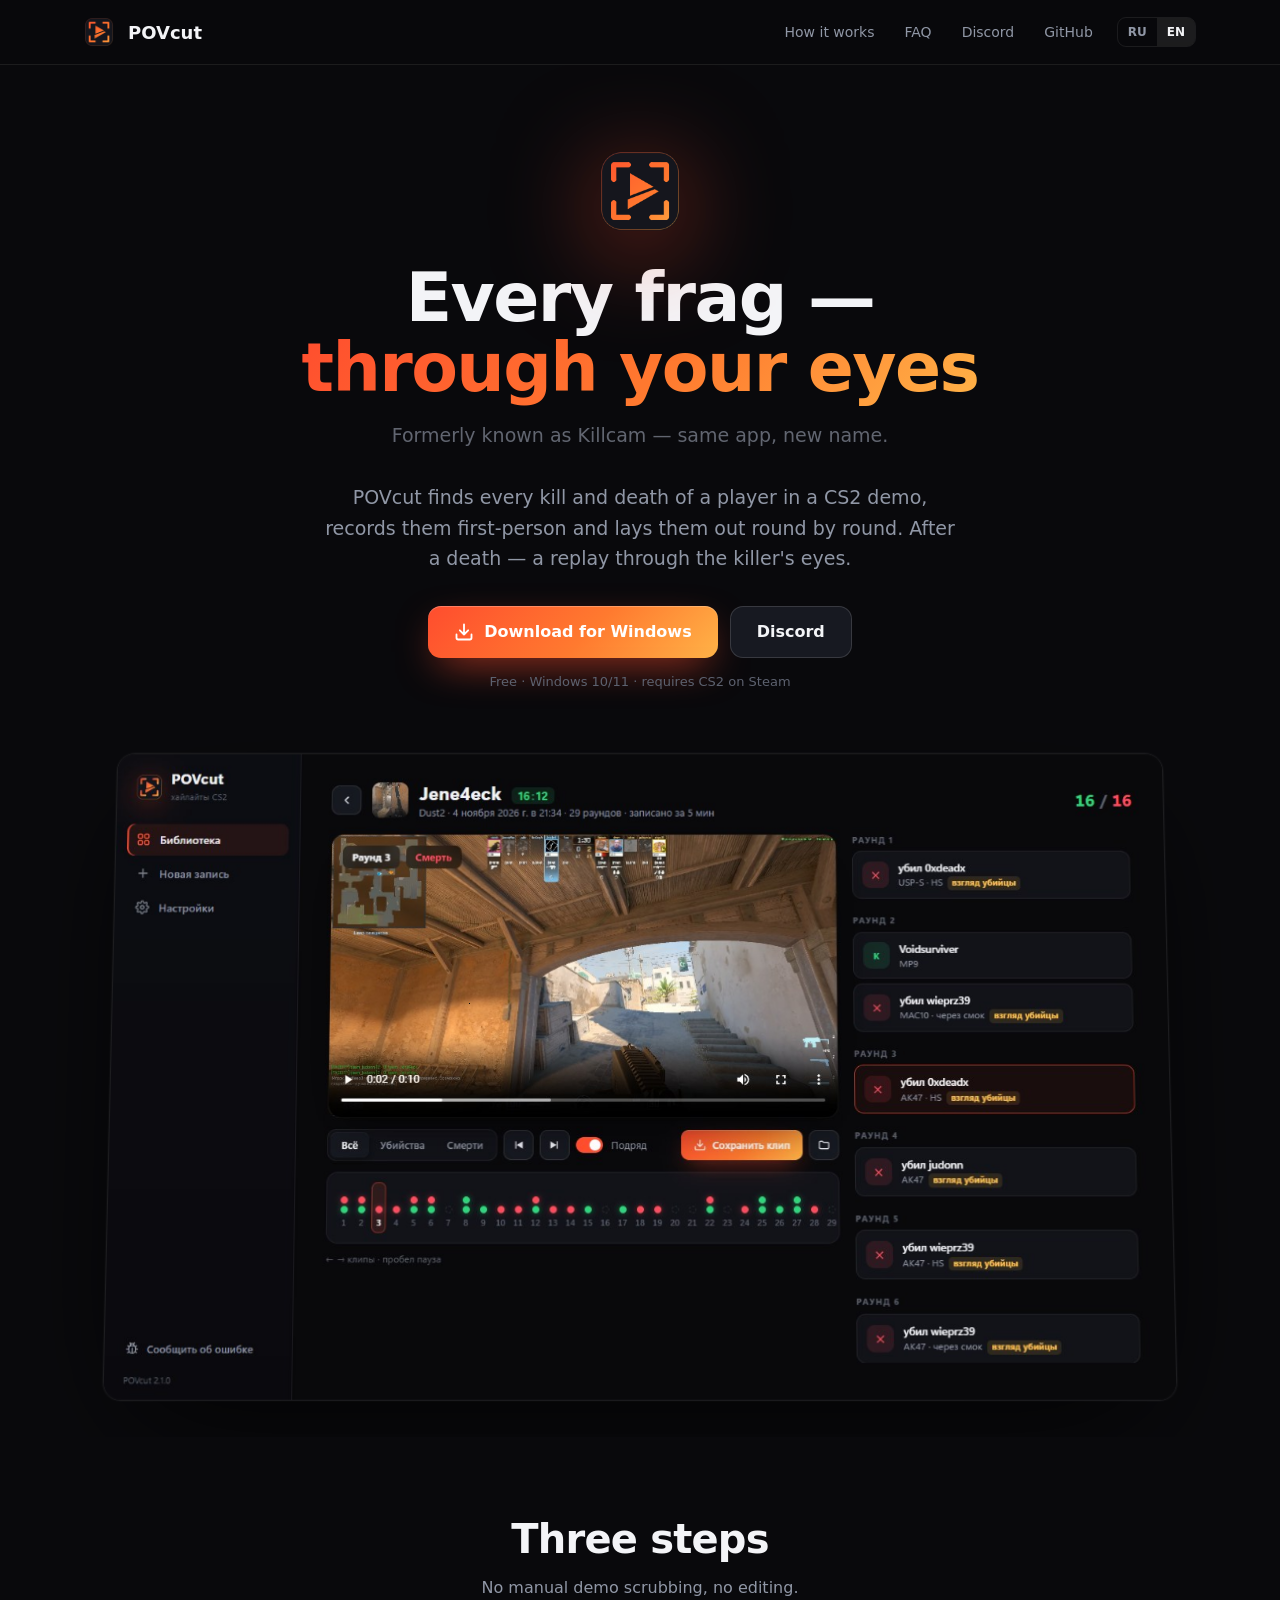
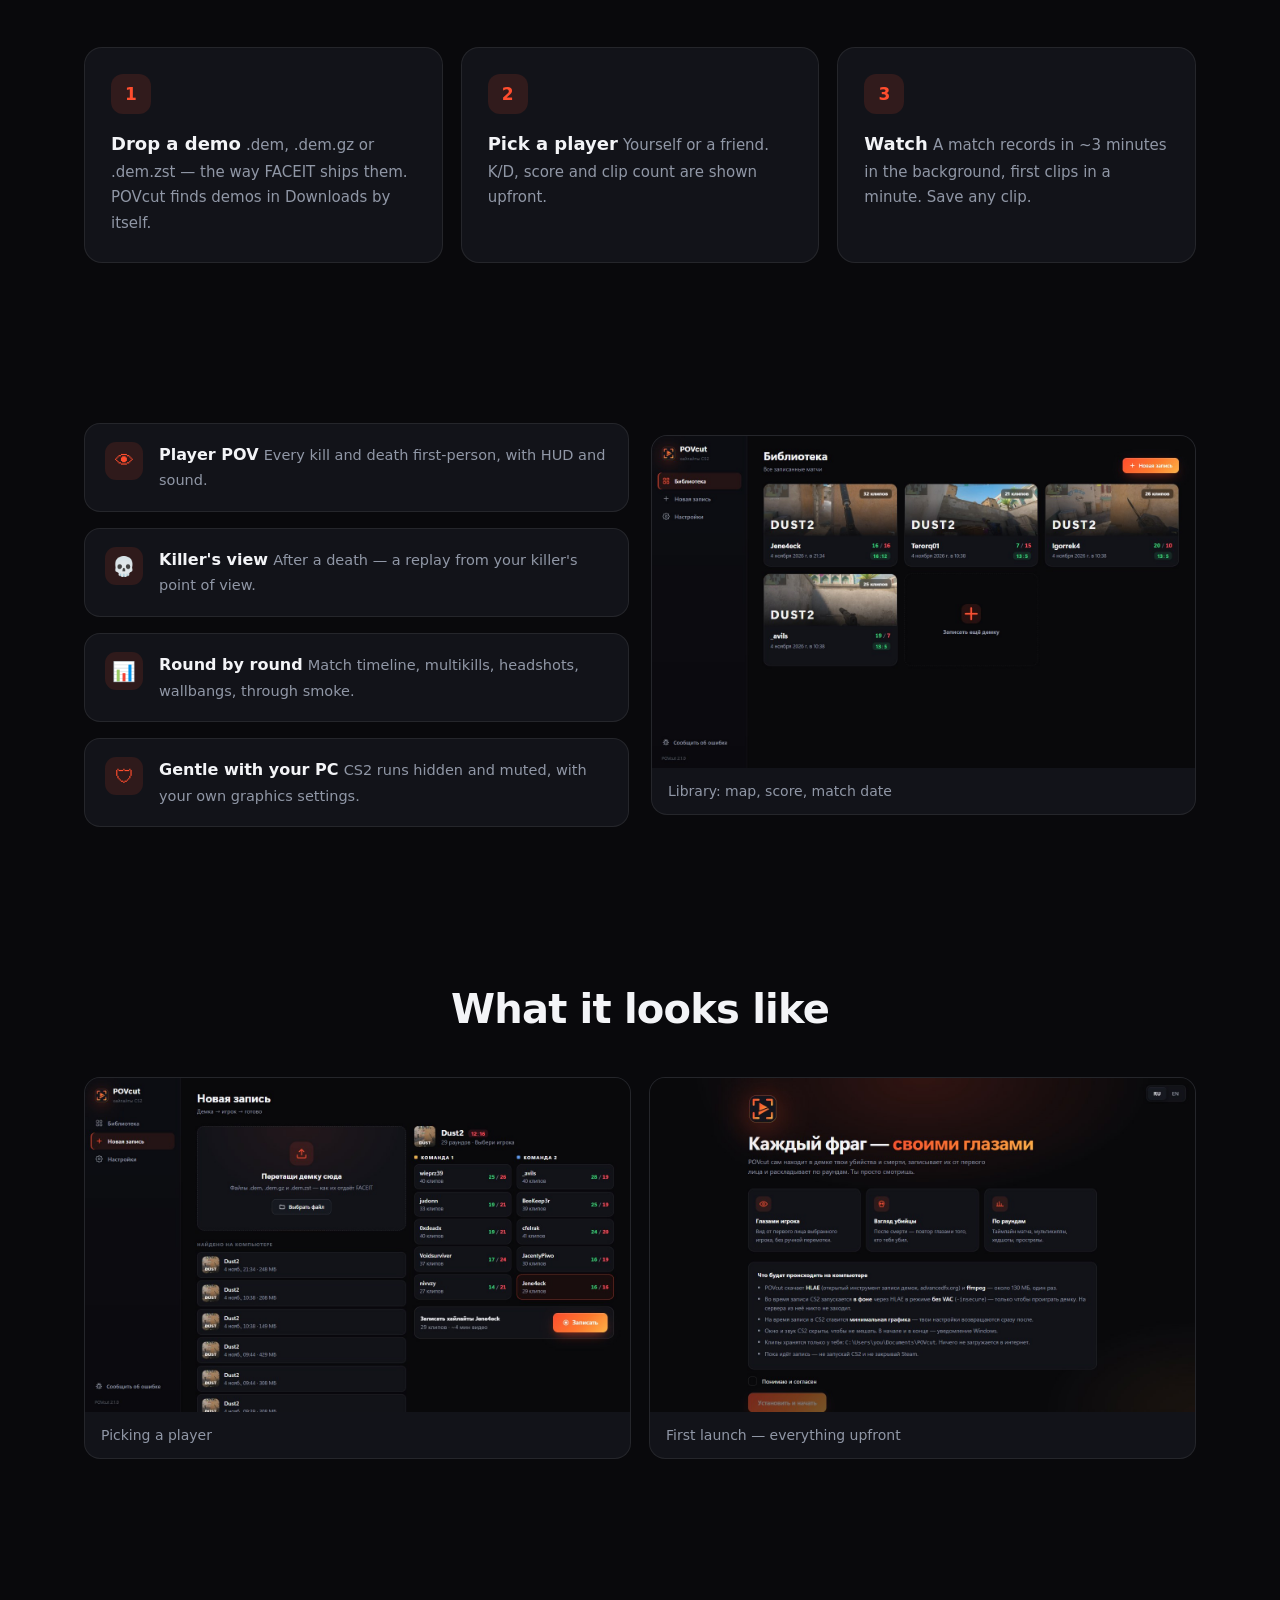
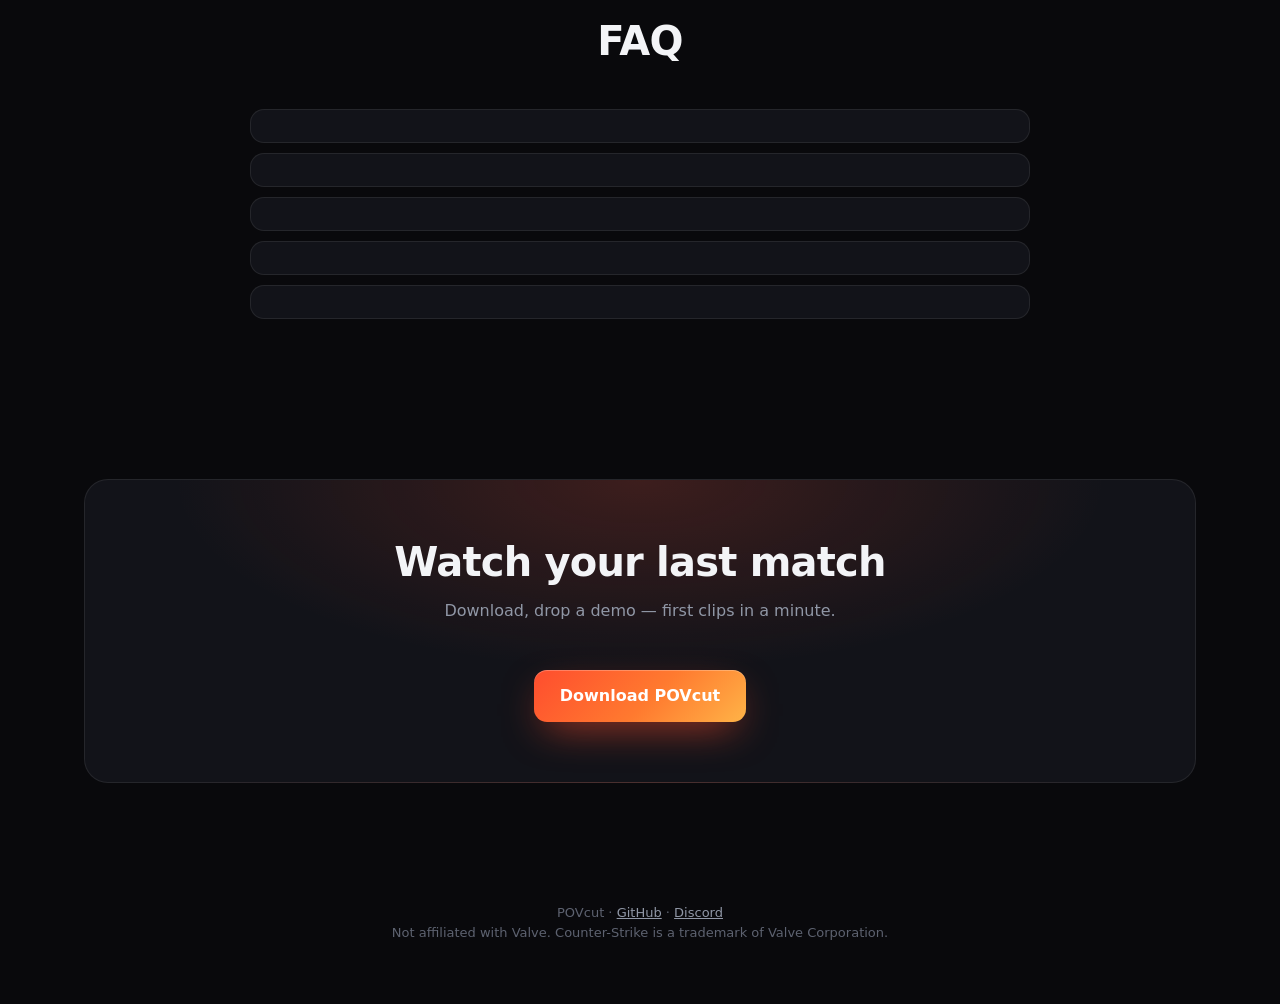
==== commit 040334af: "POVcut: site, README and license only (Killcam is now POVcut; source is closed)" ====
--- a/docs/index.html
+++ b/docs/index.html
@@ -3,9 +3,9 @@
 <head>
 <meta charset="utf-8">
 <meta name="viewport" content="width=device-width, initial-scale=1">
-<title>Killcam — хайлайты из демок CS2</title>
-<meta name="description" content="Killcam сам находит в демке CS2 убийства и смерти игрока, записывает их от первого лица и раскладывает по раундам.">
-<meta property="og:title" content="Killcam — хайлайты из демок CS2">
+<title>POVcut — хайлайты из демок CS2</title>
+<meta name="description" content="POVcut сам находит в демке CS2 убийства и смерти игрока, записывает их от первого лица и раскладывает по раундам.">
+<meta property="og:title" content="POVcut — хайлайты из демок CS2">
 <meta property="og:description" content="Каждый фраг — своими глазами. Демка → игрок → готово.">
 <meta property="og:image" content="img/viewer.jpg">
 <link rel="icon" href="img/logo.png">
@@ -75,34 +75,37 @@
 html[lang=en] [data-ru]{display:none}
 html[lang=en] [data-en]{display:revert}
 @media(max-width:860px){.steps,.features,.gallery{grid-template-columns:1fr}.shot{transform:none}nav .links a.hide-m{display:none}}
+  .renamed { font-size: 13px; opacity: .65; margin-bottom: 6px; }
 </style>
 </head>
 <body>
 <nav><div class="wrap">
-  <img src="img/logo.png" alt=""><b>Killcam</b>
+  <img src="img/logo.png" alt=""><b>POVcut</b>
   <div class="links">
     <a href="#how" class="hide-m"><span data-ru>Как работает</span><span data-en>How it works</span></a>
     <a href="#faq" class="hide-m">FAQ</a>
     <a href="https://discord.gg/SJjt7sdMVn" target="_blank" rel="noopener">Discord</a>
-    <a href="https://github.com/evgenstepanov998-afk/killcam" target="_blank" rel="noopener">GitHub</a>
+    <a href="https://github.com/povcut-app/povcut" target="_blank" rel="noopener">GitHub</a>
     <div class="lang"><button data-l="ru" class="on">RU</button><button data-l="en">EN</button></div>
   </div>
 </div></nav>
 
 <header class="hero"><div class="wrap">
-  <img class="logo" src="img/logo.png" alt="Killcam">
+  <img class="logo" src="img/logo.png" alt="POVcut">
   <h1 data-ru>Каждый фраг —<br><span>своими глазами</span></h1>
   <h1 data-en>Every frag —<br><span>through your eyes</span></h1>
-  <p data-ru>Killcam сам находит в демке CS2 все убийства и смерти игрока, записывает их от первого лица и раскладывает по раундам. После смерти — повтор глазами убийцы.</p>
-  <p data-en>Killcam finds every kill and death of a player in a CS2 demo, records them first-person and lays them out round by round. After a death — a replay through the killer's eyes.</p>
+<p data-ru class="renamed">Раньше программа называлась Killcam — это она же, просто новое имя.</p>
+  <p data-en class="renamed">Formerly known as Killcam — same app, new name.</p>
+  <p data-ru>POVcut сам находит в демке CS2 все убийства и смерти игрока, записывает их от первого лица и раскладывает по раундам. После смерти — повтор глазами убийцы.</p>
+  <p data-en>POVcut finds every kill and death of a player in a CS2 demo, records them first-person and lays them out round by round. After a death — a replay through the killer's eyes.</p>
   <div class="cta">
-    <a class="btn primary" href="https://github.com/evgenstepanov998-afk/killcam/releases/latest/download/KillcamSetup.exe">
+    <a class="btn primary" href="https://github.com/povcut-app/povcut/releases/latest/download/POVcutSetup.exe">
       <svg viewBox="0 0 24 24" fill="none" stroke="currentColor" stroke-width="2.2" stroke-linecap="round" stroke-linejoin="round"><path d="M21 15v4a2 2 0 0 1-2 2H5a2 2 0 0 1-2-2v-4M7 10l5 5 5-5M12 15V3"/></svg>
       <span data-ru>Скачать для Windows</span><span data-en>Download for Windows</span></a>
     <a class="btn" href="https://discord.gg/SJjt7sdMVn" target="_blank" rel="noopener">Discord</a>
   </div>
   <div class="meta"><span data-ru>Бесплатно · Windows 10/11 · нужна CS2 в Steam</span><span data-en>Free · Windows 10/11 · requires CS2 on Steam</span></div>
-  <div class="shot"><img src="img/viewer.jpg" alt="Killcam"></div>
+  <div class="shot"><img src="img/viewer.jpg" alt="POVcut"></div>
 </div></header>
 
 <section id="how"><div class="wrap">
@@ -111,8 +114,8 @@
   <p class="sub" data-en>No manual demo scrubbing, no editing.</p>
   <div class="steps">
     <div class="step"><div class="n">1</div><b data-ru>Перетащи демку</b><b data-en>Drop a demo</b>
-      <span data-ru>.dem, .dem.gz или .dem.zst — как отдаёт FACEIT. Killcam сам находит демки в «Загрузках».</span>
-      <span data-en>.dem, .dem.gz or .dem.zst — the way FACEIT ships them. Killcam finds demos in Downloads by itself.</span></div>
+      <span data-ru>.dem, .dem.gz или .dem.zst — как отдаёт FACEIT. POVcut сам находит демки в «Загрузках».</span>
+      <span data-en>.dem, .dem.gz or .dem.zst — the way FACEIT ships them. POVcut finds demos in Downloads by itself.</span></div>
     <div class="step"><div class="n">2</div><b data-ru>Выбери игрока</b><b data-en>Pick a player</b>
       <span data-ru>Себя или друга. Сразу видно K/D, счёт и сколько будет клипов.</span>
       <span data-en>Yourself or a friend. K/D, score and clip count are shown upfront.</span></div>
@@ -131,7 +134,7 @@
     <div class="f"><i>📊</i><div><b data-ru>По раундам</b><b data-en>Round by round</b>
       <span data-ru>Таймлайн матча, мультикиллы, хедшоты, прострелы, через смок.</span><span data-en>Match timeline, multikills, headshots, wallbangs, through smoke.</span></div></div>
     <div class="f"><i>🛡</i><div><b data-ru>Аккуратно с ПК</b><b data-en>Gentle with your PC</b>
-      <span data-ru>CS2 работает в фоне без окна и звука, графика возвращается сама.</span><span data-en>CS2 runs hidden and muted, your graphics settings come back automatically.</span></div></div>
+      <span data-ru>CS2 работает в фоне без окна и звука, с твоими настройками графики.</span><span data-en>CS2 runs hidden and muted, with your own graphics settings.</span></div></div>
   </div>
   <div class="gallery" style="grid-template-columns:1fr">
     <figure><img src="img/library.jpg" alt=""><figcaption data-ru>Библиотека: карта, счёт, дата матча</figcaption><figcaption data-en>Library: map, score, match date</figcaption></figure>
@@ -151,14 +154,14 @@
   <h2>FAQ</h2><p class="sub"></p>
   <div class="faq">
     <details><summary data-ru>Это безопасно для аккаунта? Не будет VAC?</summary><summary data-en>Is it safe for my account? Any VAC risk?</summary>
-      <p data-ru>Killcam запускает отдельную копию CS2 через HLAE в режиме -insecure только чтобы проиграть демку. VAC в этом режиме выключен, на сервера из неё никто не заходит. Твоя обычная CS2 не меняется.</p>
-      <p data-en>Killcam starts a separate CS2 through HLAE in -insecure mode only to play the demo. VAC is off in that mode and it never joins servers. Your normal CS2 is untouched.</p></details>
+      <p data-ru>POVcut запускает отдельную копию CS2 через HLAE в режиме -insecure только чтобы проиграть демку. VAC в этом режиме выключен, на сервера из неё никто не заходит. Твоя обычная CS2 не меняется.</p>
+      <p data-en>POVcut starts a separate CS2 through HLAE in -insecure mode only to play the demo. VAC is off in that mode and it never joins servers. Your normal CS2 is untouched.</p></details>
     <details><summary data-ru>Windows пишет «Система защитила ваш компьютер»</summary><summary data-en>Windows says "Windows protected your PC"</summary>
       <p data-ru>У программы пока нет платной цифровой подписи. Нажми «Подробнее» → «Выполнить в любом случае».</p>
       <p data-en>The app isn't code-signed yet. Click "More info" → "Run anyway".</p></details>
     <details><summary data-ru>Куда сохраняются клипы?</summary><summary data-en>Where are clips saved?</summary>
-      <p data-ru>В «Документы\Killcam». В интернет ничего не загружается.</p>
-      <p data-en>In Documents\Killcam. Nothing is uploaded anywhere.</p></details>
+      <p data-ru>В «Документы\POVcut». В интернет ничего не загружается.</p>
+      <p data-en>In Documents\POVcut. Nothing is uploaded anywhere.</p></details>
     <details><summary data-ru>Демка не открывается</summary><summary data-en>A demo won't open</summary>
       <p data-ru>CS2 не умеет проигрывать демки, записанные до своего последнего обновления. Возьми свежую демку — или жди патча от Valve.</p>
       <p data-en>CS2 can't play demos recorded before its latest update. Use a fresh demo or wait for a Valve patch.</p></details>
@@ -173,13 +176,13 @@
     <h2 data-ru>Посмотри свою последнюю катку</h2><h2 data-en>Watch your last match</h2>
     <p class="sub" data-ru>Скачай, перетащи демку — через минуту первые клипы.</p>
     <p class="sub" data-en>Download, drop a demo — first clips in a minute.</p>
-    <a class="btn primary" href="https://github.com/evgenstepanov998-afk/killcam/releases/latest/download/KillcamSetup.exe">
-      <span data-ru>Скачать Killcam</span><span data-en>Download Killcam</span></a>
+    <a class="btn primary" href="https://github.com/povcut-app/povcut/releases/latest/download/POVcutSetup.exe">
+      <span data-ru>Скачать POVcut</span><span data-en>Download POVcut</span></a>
   </div>
 </div></section>
 
 <footer><div class="wrap">
-  Killcam · <a href="https://github.com/evgenstepanov998-afk/killcam">GitHub</a> · <a href="https://discord.gg/SJjt7sdMVn">Discord</a><br>
+  POVcut · <a href="https://github.com/povcut-app/povcut">GitHub</a> · <a href="https://discord.gg/SJjt7sdMVn">Discord</a><br>
   <span data-ru>Не связан с Valve. Counter-Strike — товарный знак Valve Corporation.</span>
   <span data-en>Not affiliated with Valve. Counter-Strike is a trademark of Valve Corporation.</span>
 </div></footer>
